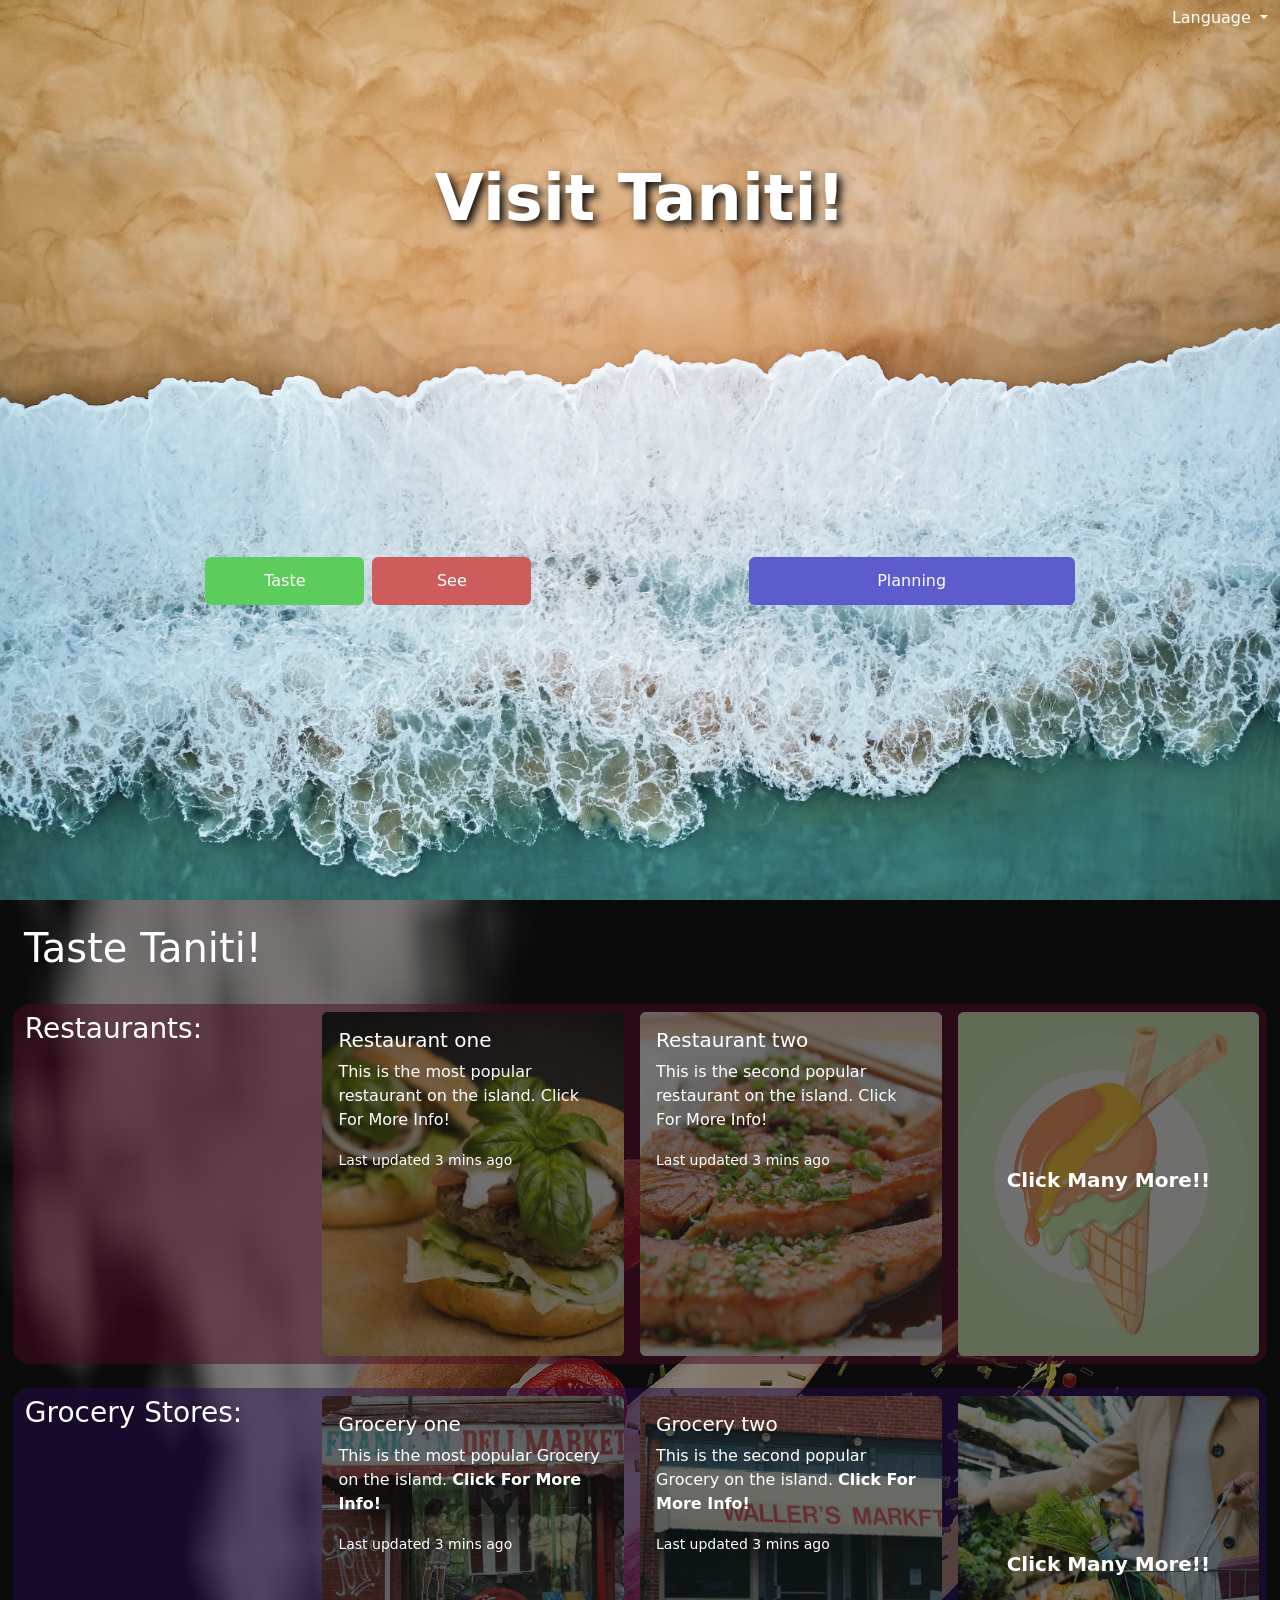
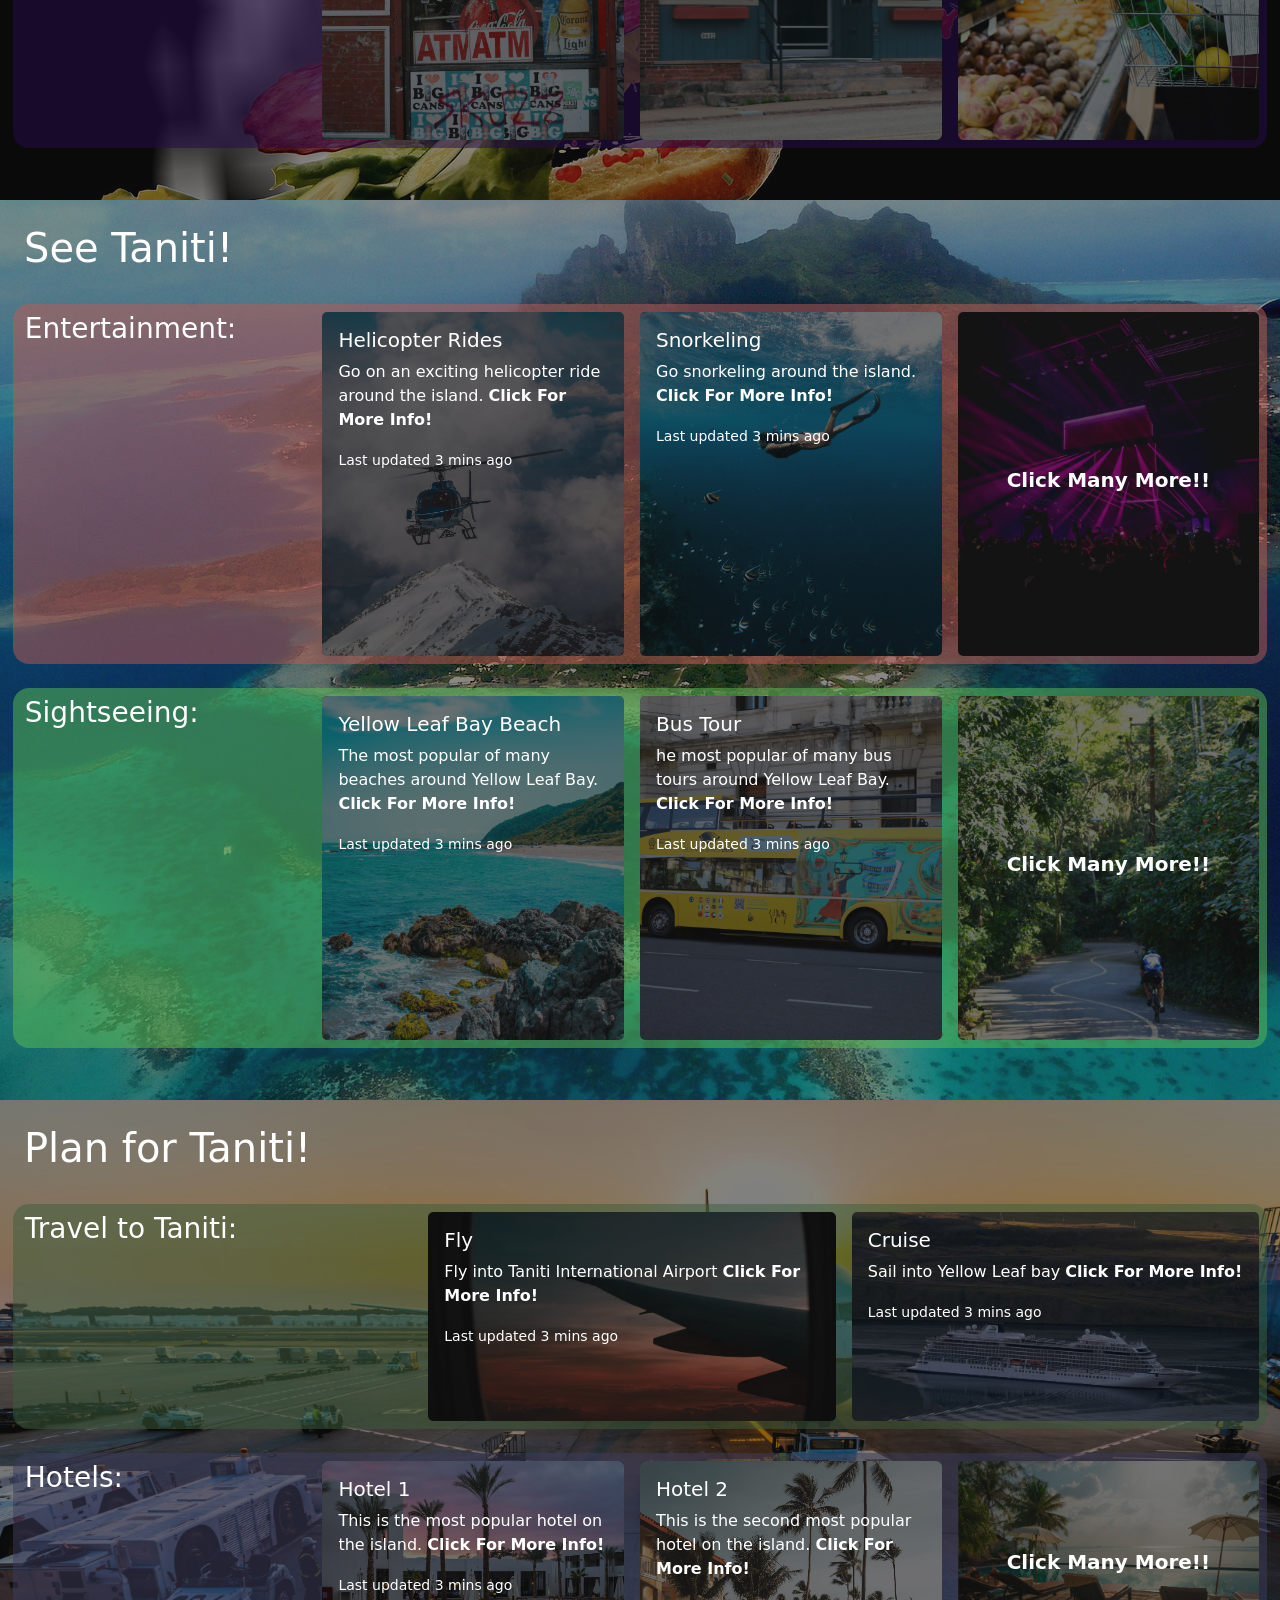
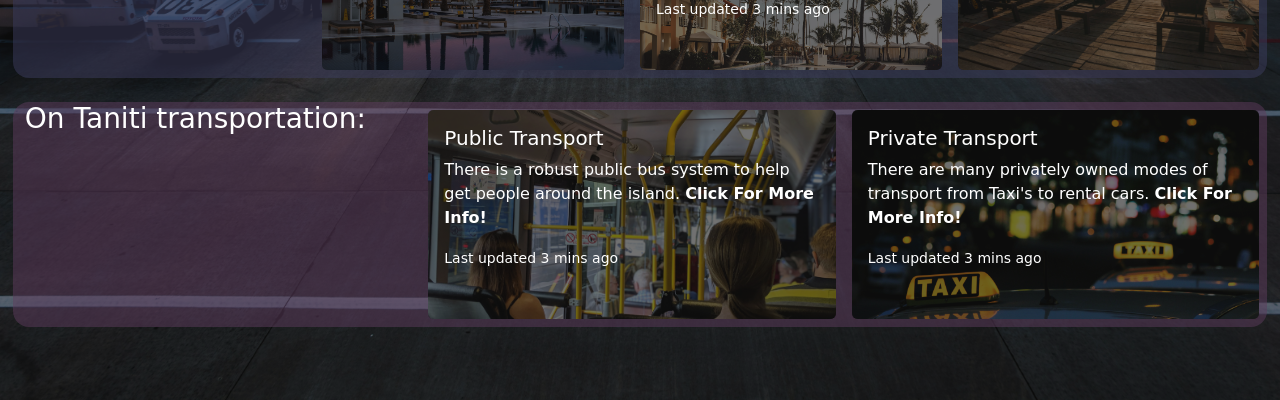
==== index.html @ 393e1e9d "Finished index.html" ====
<!DOCTYPE html>
<html lang="en">
<head>
    <meta charset="UTF-8">
    <title>Title</title>
    <!--import bootstrap-->
    <link href="https://cdn.jsdelivr.net/npm/bootstrap@5.3.8/dist/css/bootstrap.min.css" rel="stylesheet" integrity="sha384-sRIl4kxILFvY47J16cr9ZwB07vP4J8+LH7qKQnuqkuIAvNWLzeN8tE5YBujZqJLB" crossorigin="anonymous">
    <link rel="stylesheet" href="style.css">
</head>
<body class="d-flex flex-column">


<main class="m-0 p-0 w-100 homeMain overflow-hidden">
    <div class="indexFold haloImgDiv m-0 p-0 border-0 backgroundImg" id="home" style="background-image: url('images/beach1.jpg');">
        <div class="container d-flex justify-content-center m-0 p-0 mw-100 text-white">
            <div class="col m-0 p-0 haloImgText">
                <h1 class="row card-title m-0 rounded-0 justify-content-center">
                    Visit Taniti!
                </h1>
                <div class="row" id="t2BtnContainer">
                    <div class="col-2"></div>
                    <div class="col-3 m-0 p-0 h-100">
                        <div class="container m-0 p-0 h-100">
                            <div class="row m-0 p-0 h-100">
                                <a href="#food" class="col m-0 ps-0 py-0 pe-1 h-100">
                                    <button type="button" class="btn btn-light border-0 h-100 w-100" id="t2TasteBtn">
                                        Taste
                                    </button>
                                </a>
                                <a href="#see" class="col m-0 ps-1 py-0 pe-0 h-100">
                                    <button type="button" class="btn btn-light border-0 h-100 w-100" id="t2SeeBtn">
                                        See
                                    </button>
                                </a>
                            </div>
                        </div>
                    </div>
                    <div class="col-2"></div>
                    <a href="#plan" class="col m-0 p-0 h-100">
                        <button type="button" class="btn btn-light border-0 h-100 w-100" id="t2PlanningBtn">
                            Planning
                        </button>
                    </a>
                    <div class="col-2"></div>
                </div>
            </div>
        </div>
        <div class="dropdown-center bg-transparent border-0" id="languageSelector">
            <button class="btn btn-secondary dropdown-toggle bg-transparent text-white border-0" type="button" data-bs-toggle="dropdown" aria-expanded="false">
                Language
            </button>
            <ul class="dropdown-menu bg-transparent text-white border-0">
                <li><a class="dropdown-item border-0 langSelect rounded-1 active" href="#" aria-current="true">English</a></li>
                <li><a class="dropdown-item border-0 langSelect rounded-1" href="#">Spanish</a></li>
                <li><a class="dropdown-item border-0 langSelect rounded-1" href="#">French</a></li>
            </ul>
        </div>
    </div>
    <div class="indexFold backgroundImg" id="food" style="background-image: url('images/food1.jpg');">
        <div class="t2Greyout text-white">
            <h1 class="p-4">
                Taste Taniti!
            </h1>
            <div class="container t3PtA p-0 m-0 d-flex justify-content-center">
                <div class="container t3PtA p-0 mx-5">
                    <div class="row t3Pt1 mb-4"
                         style="background-color: rgba(75, 10, 35.5, 0.50); border-radius: 1rem;">
                        <h3 class="col">Restaurants:</h3>
                        <div class="col h-auto m-2 card backgroundImg border-0"
                             style="background-image: url('images/restaurant1.jpg');">
                            <a class="card-img-overlay text-white text-decoration-none"
                               style="background-color: rgba(20, 20, 20, 0.60);">
                                <h5 class="card-title">Restaurant one</h5>
                                <p class="card-text">This is the most popular restaurant on the island. Click For More Info!</p>
                                <p class="card-text"><small>Last updated 3 mins ago</small></p>
                            </a>
                        </div>
                        <div class="col h-auto m-2 card backgroundImg border-0"
                             style="background-image: url('images/restaurant2.jpg');">
                            <a class="card-img-overlay text-white text-decoration-none"
                               style="background-color: rgba(20, 20, 20, 0.60);">
                                <h5 class="card-title">Restaurant two</h5>
                                <p class="card-text">This is the second popular restaurant on the island. Click For More Info!</p>
                                <p class="card-text"><small>Last updated 3 mins ago</small></p>
                            </a>
                        </div>
                        <div class="col h-auto m-2 card backgroundImg border-0"
                             style="background-image: url('images/restaurant3.jpg');">
                            <a class="card-img-overlay text-white d-flex align-items-center text-decoration-none" style="background-color: rgba(20, 20, 20, 0.60);">
                                <h5 class="card-title manyMore"><strong>
                                    Click Many More!!
                                </strong></h5>
                            </a>
                        </div>
                    </div>

                    <div class="row t3Pt2 mt-4"
                         style="background-color: rgba(35.5, 10, 75, 0.50); border-radius: 1rem;">
                        <h3 class="col">Grocery Stores:</h3>
                        <div class="col h-auto m-2 card backgroundImg border-0"
                             style="background-image: url('images/gorcery1.jpg');">
                            <a class="card-img-overlay text-white text-decoration-none"
                               style="background-color: rgba(20, 20, 20, 0.60);">
                                <h5 class="card-title">Grocery one</h5>
                                <p class="card-text">This is the most popular Grocery on the island. <strong>Click For More Info!</strong></p>
                                <p class="card-text"><small>Last updated 3 mins ago</small></p>
                            </a>
                        </div>
                        <div class="col h-auto m-2 card backgroundImg border-0"
                             style="background-image: url('images/grocery2.jpg');">
                            <a class="card-img-overlay text-white text-decoration-none"
                               style="background-color: rgba(20, 20, 20, 0.60);">
                                <h5 class="card-title">Grocery two</h5>
                                <p class="card-text">This is the second popular Grocery on the island. <strong>Click For More Info!</strong></p>
                                <p class="card-text"><small>Last updated 3 mins ago</small></p>
                            </a>
                        </div>
                        <div class="col h-auto m-2 card backgroundImg border-0"
                             style="background-image: url('images/grocery3.jpg');">
                            <a class="card-img-overlay text-white d-flex align-items-center text-decoration-none"
                               style="background-color: rgba(20, 20, 20, 0.60);">
                                <h5 class="card-title manyMore"><strong>
                                    Click Many More!!
                                </strong></h5>
                            </a>
                        </div>
                    </div>
                </div>
            </div>
        </div>
    </div>
    <div class="indexFold backgroundImg" id="see" style="background-image: url('images/see1.jpg');">
        <div class="t2Greyout text-white">
            <h1 class="p-4">
                See Taniti!
            </h1>
            <div class="container t3PtA p-0 m-0 d-flex justify-content-center">
                <div class="container t3PtA p-0 mx-5">
                    <div class="row t3Pt1 mb-4"
                         style="background-color: rgba(191, 91, 82, 0.50); border-radius: 1rem;">
                        <h3 class="col">Entertainment:</h3>
                        <div class="col h-auto m-2 card backgroundImg border-0"
                             style="background-image: url('images/ent1.jpg');">
                            <a class="card-img-overlay text-white text-decoration-none"
                               style="background-color: rgba(20, 20, 20, 0.60);">
                                <h5 class="card-title">Helicopter Rides</h5>
                                <p class="card-text">Go on an exciting helicopter ride around the island. <strong>Click For More Info!</strong></p>
                                <p class="card-text"><small>Last updated 3 mins ago</small></p>
                            </a>
                        </div>
                        <div class="col h-auto m-2 card backgroundImg border-0"
                             style="background-image: url('images/ent2.jpg');">
                            <a class="card-img-overlay text-white text-decoration-none"
                               style="background-color: rgba(20, 20, 20, 0.60);">
                                <h5 class="card-title">Snorkeling</h5>
                                <p class="card-text">Go snorkeling around the island. <strong>Click For More Info!</strong></p>
                                <p class="card-text"><small>Last updated 3 mins ago</small></p>
                            </a>
                        </div>
                        <div class="col h-auto m-2 card backgroundImg border-0"
                             style="background-image: url('images/ent3.jpg');">
                            <a class="card-img-overlay text-white d-flex align-items-center text-decoration-none" style="background-color: rgba(20, 20, 20, 0.60);">
                                <h5 class="card-title manyMore"><strong>
                                    Click Many More!!
                                </strong></h5>
                            </a>
                        </div>
                    </div>

                    <div class="row t3Pt2 mt-4"
                         style="background-color: rgba(91, 191, 82, 0.50); border-radius: 1rem;">
                        <h3 class="col">Sightseeing:</h3>
                        <div class="col h-auto m-2 card backgroundImg border-0"
                             style="background-image: url('images/sight1.jpg');">
                            <a class="card-img-overlay text-white text-decoration-none"
                               style="background-color: rgba(20, 20, 20, 0.60);">
                                <h5 class="card-title">Yellow Leaf Bay Beach</h5>
                                <p class="card-text">The most popular of many beaches around Yellow Leaf Bay. <strong>Click For More Info!</strong></p>
                                <p class="card-text"><small>Last updated 3 mins ago</small></p>
                            </a>
                        </div>
                        <div class="col h-auto m-2 card backgroundImg border-0"
                             style="background-image: url('images/sight2.jpg');">
                            <a class="card-img-overlay text-white text-decoration-none"
                               style="background-color: rgba(20, 20, 20, 0.60);">
                                <h5 class="card-title">Bus Tour</h5>
                                <p class="card-text">he most popular of many bus tours around Yellow Leaf Bay. <strong>Click For More Info!</strong></p>
                                <p class="card-text"><small>Last updated 3 mins ago</small></p>
                            </a>
                        </div>
                        <div class="col h-auto m-2 card backgroundImg border-0"
                             style="background-image: url('images/sight3.jpg');">
                            <a class="card-img-overlay text-white d-flex align-items-center text-decoration-none"
                               style="background-color: rgba(20, 20, 20, 0.60);">
                                <h5 class="card-title manyMore"><strong>
                                    Click Many More!!
                                </strong></h5>
                            </a>
                        </div>
                    </div>
                </div>
            </div>
        </div>
    </div>
    <div class="indexFold backgroundImg" id="plan" style="background-image: url('images/plan1.jpg');">
        <div class="t2Greyout text-white">
            <h1 class="p-4">
                Plan for Taniti!
            </h1>
            <div class="container t3PtA p-0 m-0 d-flex justify-content-center">
                <div class="container t3PtA p-0 mx-5">
                    <div class="row t3PtTo mb-4"
                         style="background-color: rgba(61, 94, 61, 0.50); border-radius: 1rem;">
                        <h3 class="col">Travel to Taniti:</h3>
                        <div class="col h-auto m-2 card backgroundImg border-0"
                             style="background-image: url('images/travel1.jpg');">
                            <a class="card-img-overlay text-white text-decoration-none"
                               style="background-color: rgba(20, 20, 20, 0.60);">
                                <h5 class="card-title">Fly</h5>
                                <p class="card-text">Fly into Taniti International Airport <strong>Click For More Info!</strong></p>
                                <p class="card-text"><small>Last updated 3 mins ago</small></p>
                            </a>
                        </div>
                        <div class="col h-auto m-2 card backgroundImg border-0"
                             style="background-image: url('images/travel2.jpg');">
                            <a class="card-img-overlay text-white text-decoration-none"
                               style="background-color: rgba(20, 20, 20, 0.60);">
                                <h5 class="card-title">Cruise</h5>
                                <p class="card-text">Sail into Yellow Leaf bay <strong>Click For More Info!</strong></p>
                                <p class="card-text"><small>Last updated 3 mins ago</small></p>
                            </a>
                        </div>
                    </div>

                    <div class="row t3PtLog mt-4"
                         style="background-color: rgba(61, 61, 94, 0.50); border-radius: 1rem;">
                        <h3 class="col">Hotels:</h3>
                        <div class="col h-auto m-2 card backgroundImg border-0"
                             style="background-image: url('images/hotel1.jpg');">
                            <a class="card-img-overlay text-white text-decoration-none"
                               style="background-color: rgba(20, 20, 20, 0.60);">
                                <h5 class="card-title">Hotel 1</h5>
                                <p class="card-text">This is the most popular hotel on the island. <strong>Click For More Info!</strong></p>
                                <p class="card-text"><small>Last updated 3 mins ago</small></p>
                            </a>
                        </div>
                        <div class="col h-auto m-2 card backgroundImg border-0"
                             style="background-image: url('images/hotel2.jpg');">
                            <a class="card-img-overlay text-white text-decoration-none"
                               style="background-color: rgba(20, 20, 20, 0.60);">
                                <h5 class="card-title">Hotel 2</h5>
                                <p class="card-text">This is the second most popular hotel on the island. <strong>Click For More Info!</strong></p>
                                <p class="card-text"><small>Last updated 3 mins ago</small></p>
                            </a>
                        </div>
                        <div class="col h-auto m-2 card backgroundImg border-0"
                             style="background-image: url('images/hotel3.jpg');">
                            <a class="card-img-overlay text-white d-flex align-items-center text-decoration-none"
                               style="background-color: rgba(20, 20, 20, 0.60);">
                                <h5 class="card-title manyMore"><strong>
                                    Click Many More!!
                                </strong></h5>
                            </a>
                        </div>
                    </div>

                    <div class="row t3PtGro mt-4"
                         style="background-color: rgba(94, 61, 94, 0.50); border-radius: 1rem;">
                        <h3 class="col">On Taniti transportation:</h3>
                        <div class="col h-auto m-2 card backgroundImg border-0"
                             style="background-image: url('images/ground1.jpg');">
                            <a class="card-img-overlay text-white text-decoration-none"
                               style="background-color: rgba(20, 20, 20, 0.60);">
                                <h5 class="card-title">Public Transport</h5>
                                <p class="card-text">There is a robust public bus system to help get people around the island. <strong>Click For More Info!</strong></p>
                                <p class="card-text"><small>Last updated 3 mins ago</small></p>
                            </a>
                        </div>
                        <div class="col h-auto m-2 card backgroundImg border-0"
                             style="background-image: url('images/ground2.jpg');">
                            <a class="card-img-overlay text-white text-decoration-none"
                               style="background-color: rgba(20, 20, 20, 0.60);">
                                <h5 class="card-title">Private Transport</h5>
                                <p class="card-text">There are many privately owned modes of transport from Taxi's to rental cars. <strong>Click For More Info!</strong></p>
                                <p class="card-text"><small>Last updated 3 mins ago</small></p>
                            </a>
                        </div>
                    </div>
                </div>
            </div>
        </div>
    </div>

</main>

<footer class="mt-auto">

</footer>

<!--import bootstrap-->
<script src="https://cdn.jsdelivr.net/npm/bootstrap@5.3.8/dist/js/bootstrap.bundle.min.js" integrity="sha384-FKyoEForCGlyvwx9Hj09JcYn3nv7wiPVlz7YYwJrWVcXK/BmnVDxM+D2scQbITxI"
        crossorigin="anonymous"></script>
</body>
</html>
---- style.css ----
.haloImgText {
    padding-top: 10rem;
}
.haloImgText > h1 {
    font-size: 4rem;
    font-weight: bold;
    text-shadow: 0.25rem 0.25rem 0.5rem black;
}
@media only screen and (max-aspect-ratio: 4/3) {
    .indexFold {
        height: 50vh;
        width: 100vw;
    }
    .haloImgText > h1 {
        /*top, right & left, bottom*/
        padding: 10rem 0 15rem;
    }

    #t2BtnContainer {
        height: 6rem;
        /*padding: 5rem 0 0;*/
    }
    .t3Pt1, .t3Pt2 {
        height: 20vh;
        width: 98vw;
    }
    .t3PtTo, .t3PtLog, .t3PtGro {
        height: 12.5vh;
        width: 98vw;
    }
}
@media only screen and (min-aspect-ratio: 4/3) {
    .indexFold {
        height: 100vh;
        width: 100vw;
    }
    .haloImgText > h1 {
        /*top, right & left, bottom*/
        padding: 10rem 0 20rem;
    }
    #t2BtnContainer {
        height: 3rem;
        /*padding: 5rem 0 0;*/
    }
    .t3Pt1, .t3Pt2 {
        height: 40vh;
        width: 98vw;
    }
    .t3PtTo, .t3PtLog, .t3PtGro {
        height: 25vh;
        width: 98vw;
    }
}

.backgroundImg {
    background-size: cover;
    background-position: center;
}

#t2TasteBtn {
    background-color: rgb(92, 205, 92);
    color: white;
}
#t2TasteBtn:hover {
    background-color: rgb(112, 225, 112);
    color: white;
    transition: all 0.25s;
}
#t2SeeBtn {
    background-color: rgb(205, 92, 92);
    color: white;
}
#t2SeeBtn:hover {
    background-color: rgb(225, 112, 112);
    color: white;
    transition: all 0.25s;
}
#t2PlanningBtn {
    background-color: rgb(92, 92, 205);
    color: white
}
#t2PlanningBtn:hover {
    background-color: rgb(112, 112, 225);
    color: white;
    transition: all 0.25s;
}

#languageSelector {
    position: absolute;
    top: 0;
    right: 0;
}
.langSelect {
    color: white;
}
.langSelect.active {
    background-color: transparent;
    font-weight: bold;
}
.langSelect:hover {
    color: white;
    background-color: rgba(0, 0, 0, 0.5);
    transition: background-color 0.25s;
}


.t2Greyout {
    background-color: rgba(20, 20, 20, 0.50);
    height: 100vh;
    width: 100vw;
}

.t3PtA {
    width: 100vw;
    max-width: 100vw;
    height: 90vh;
    max-height: 85vh;
}
.t3Pt1 > h3, .t3Pt2 > h3,
.t3PtTo > h3, .t3PtLog > h3, .t3PtGrow > h3 {
    padding-top: 0.5rem;
}

.manyMore {
    width: 100%;
    text-align: center;
}
.t3Pt1 > div > a:hover, .t3Pt2 > div > a:hover,
.t3PtTo > div > a:hover, .t3PtLog > div > a:hover, .t3PtGrow > div > a:hover {
    cursor:  pointer;
}

.navbar .navbar-nav .active {
    text-decoration: underline overline;
    text-underline-offset: 0.42em;
}
.navbar .navbar-nav .nav-link:hover {
    background-color: #6699CC;
    transition: background-color 0.5s;
}
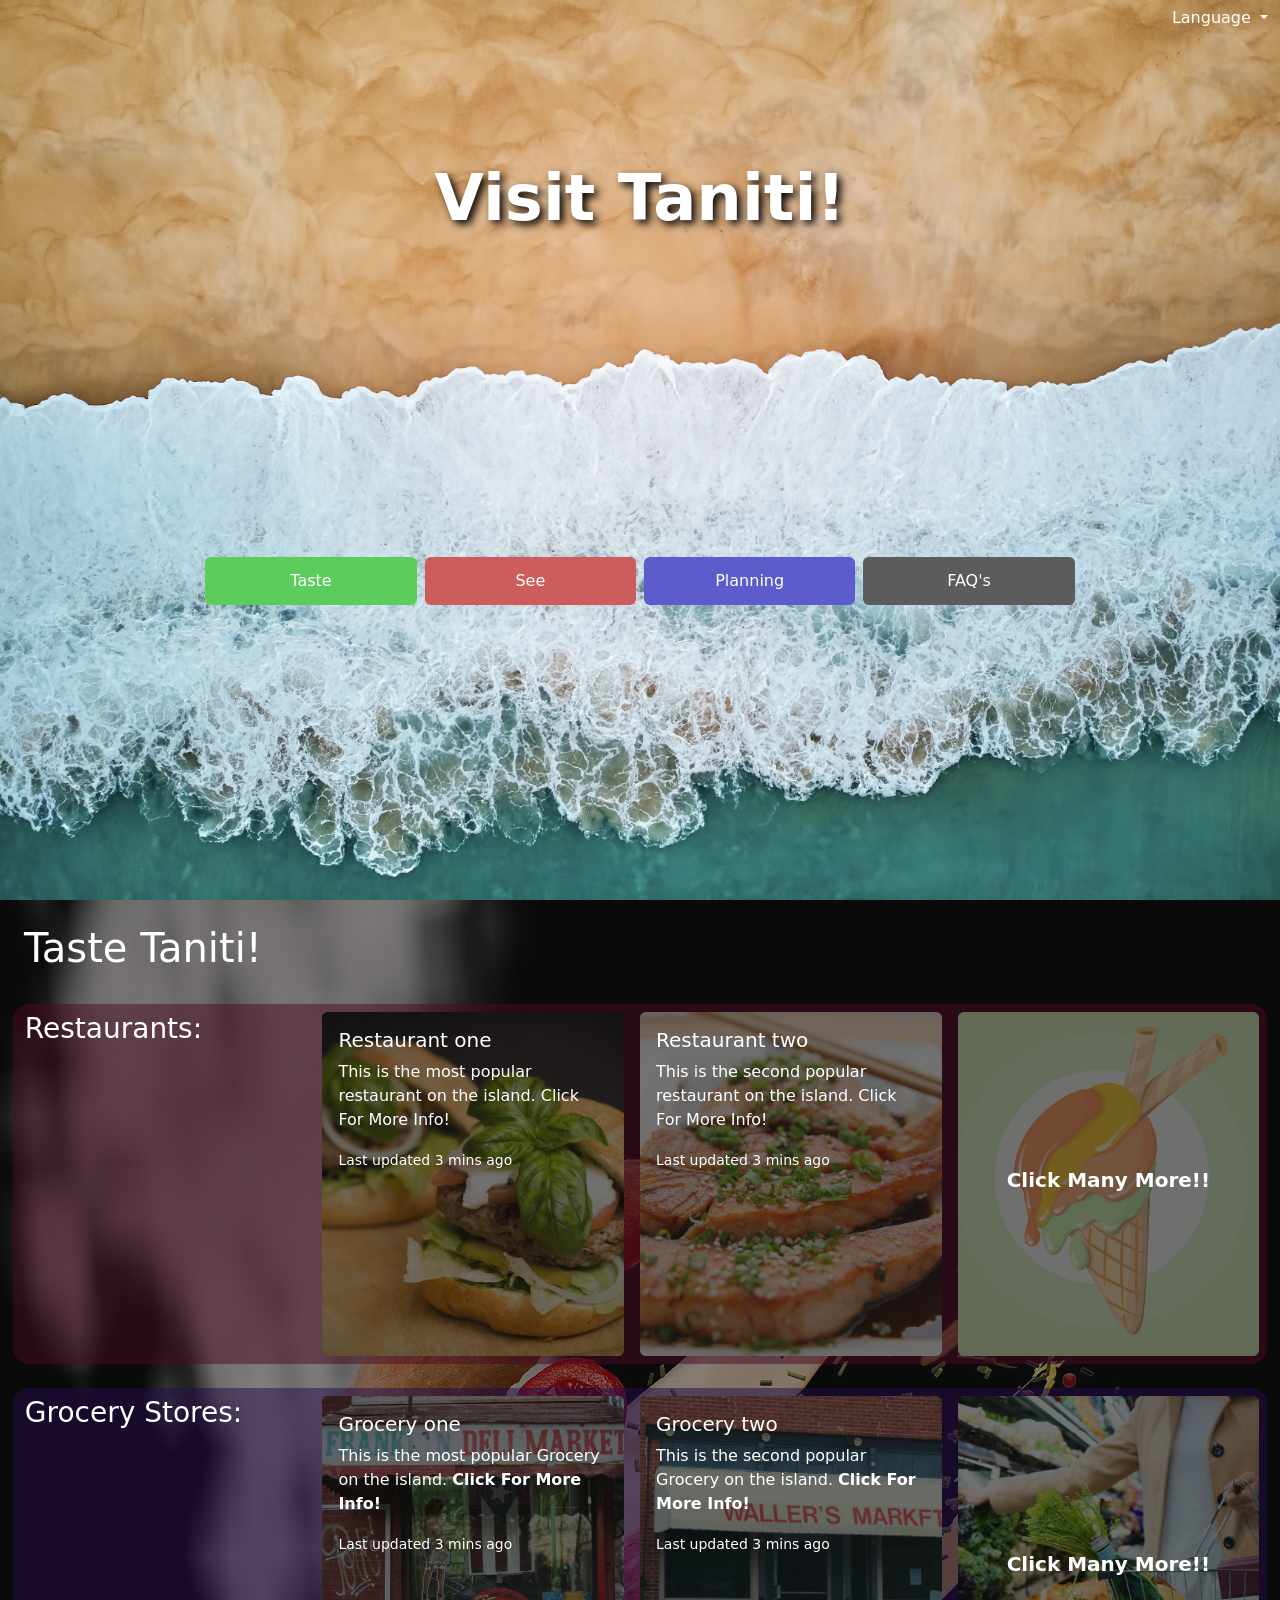
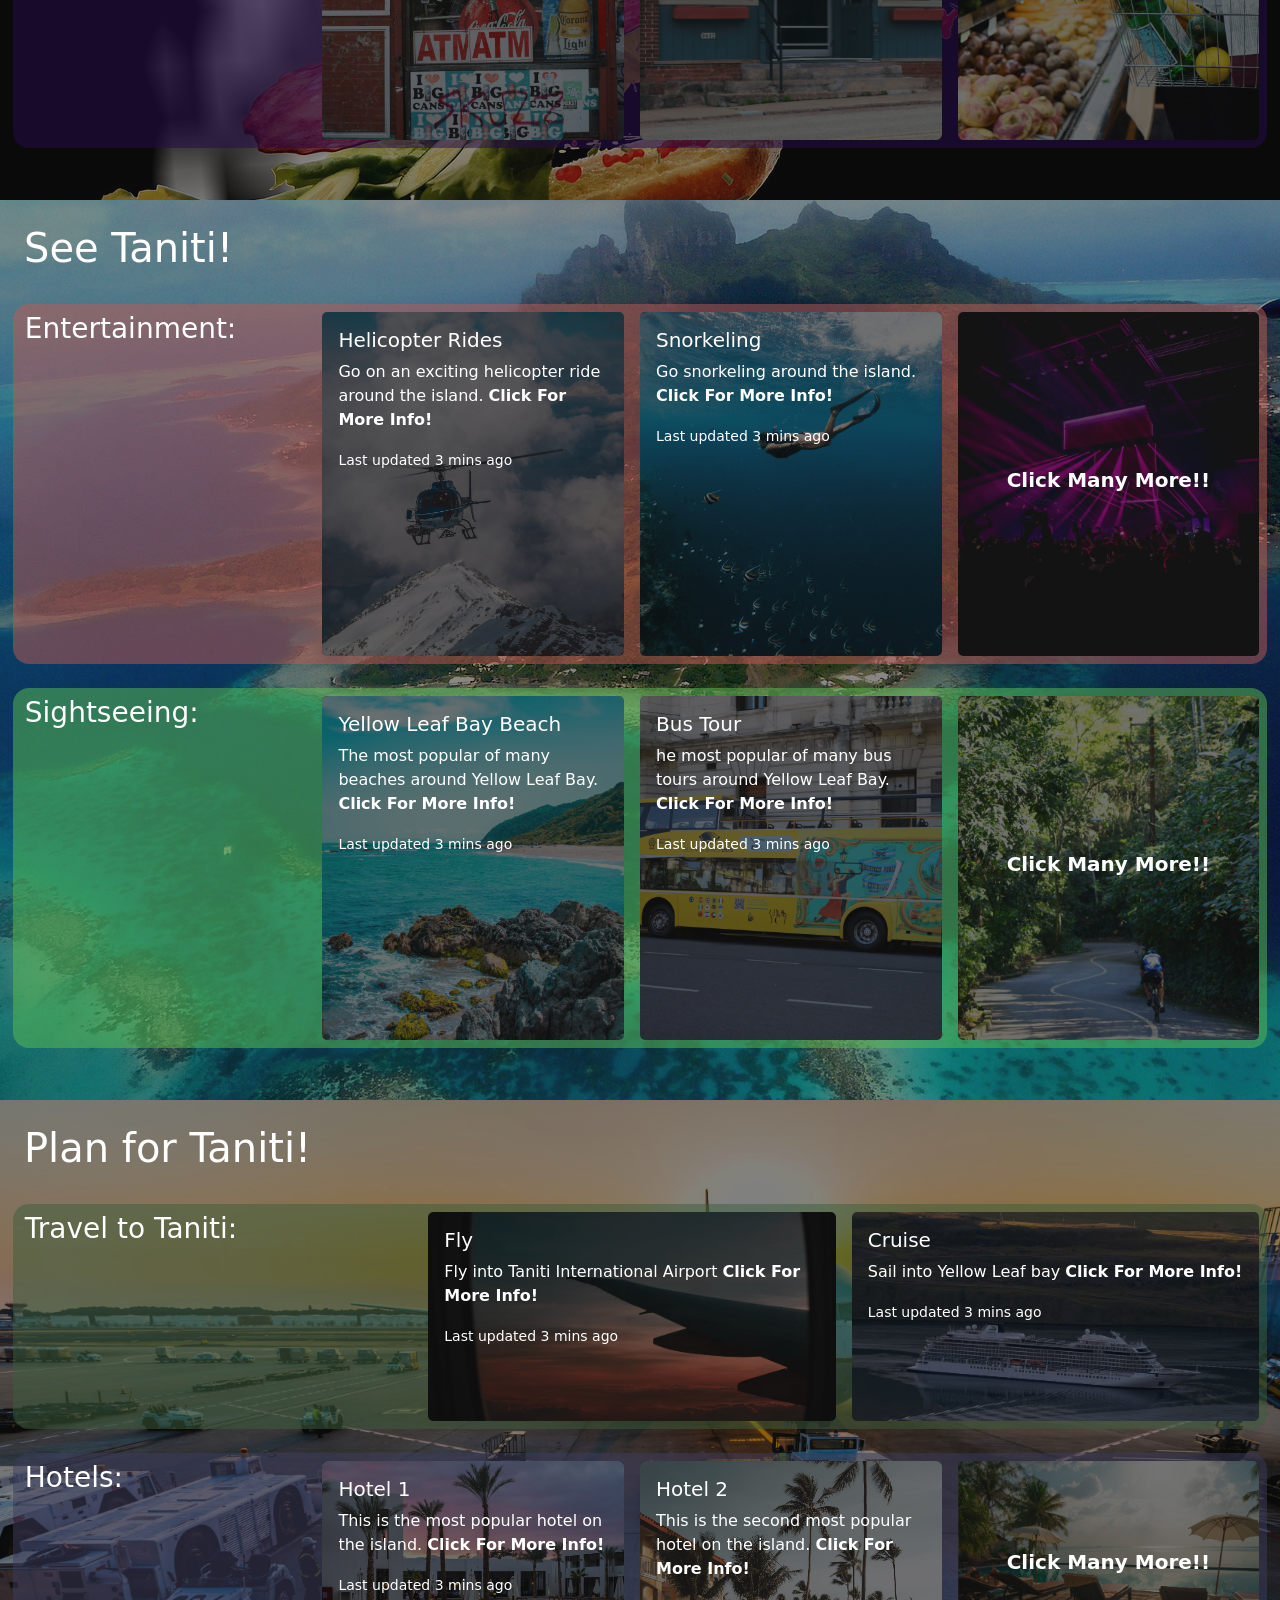
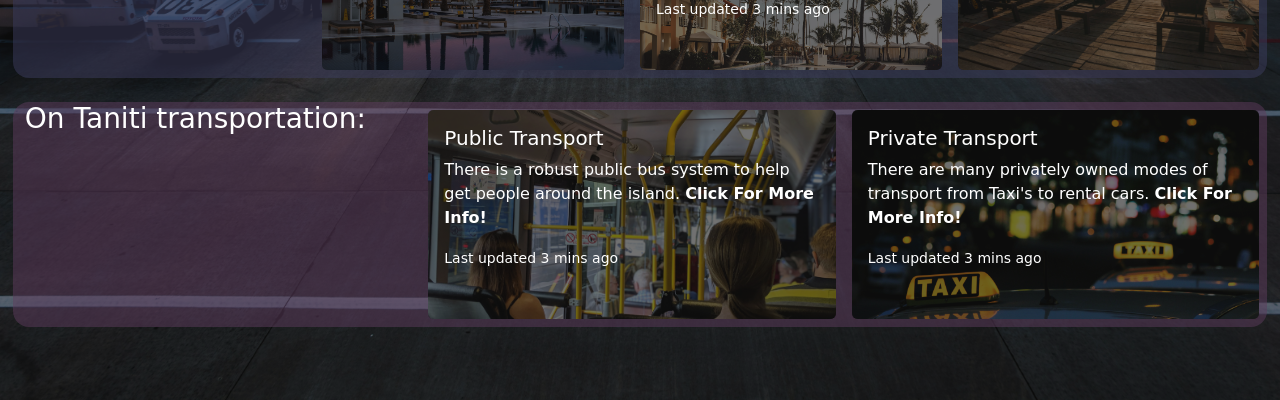
==== commit fae7e801: "Push to for testing. Created T3 HTML and JS, started work on nav." ====
--- a/index.html
+++ b/index.html
@@ -2,7 +2,7 @@
 <html lang="en">
 <head>
     <meta charset="UTF-8">
-    <title>Title</title>
+    <title>Visit Taniti</title>
     <!--import bootstrap-->
     <link href="https://cdn.jsdelivr.net/npm/bootstrap@5.3.8/dist/css/bootstrap.min.css" rel="stylesheet" integrity="sha384-sRIl4kxILFvY47J16cr9ZwB07vP4J8+LH7qKQnuqkuIAvNWLzeN8tE5YBujZqJLB" crossorigin="anonymous">
     <link rel="stylesheet" href="style.css">
@@ -19,26 +19,24 @@
                 </h1>
                 <div class="row" id="t2BtnContainer">
                     <div class="col-2"></div>
-                    <div class="col-3 m-0 p-0 h-100">
-                        <div class="container m-0 p-0 h-100">
-                            <div class="row m-0 p-0 h-100">
-                                <a href="#food" class="col m-0 ps-0 py-0 pe-1 h-100">
-                                    <button type="button" class="btn btn-light border-0 h-100 w-100" id="t2TasteBtn">
-                                        Taste
-                                    </button>
-                                </a>
-                                <a href="#see" class="col m-0 ps-1 py-0 pe-0 h-100">
-                                    <button type="button" class="btn btn-light border-0 h-100 w-100" id="t2SeeBtn">
-                                        See
-                                    </button>
-                                </a>
-                            </div>
-                        </div>
-                    </div>
-                    <div class="col-2"></div>
-                    <a href="#plan" class="col m-0 p-0 h-100">
+                    <a href="#food" class="col m-0 ps-0 py-0 pe-1 h-100">
+                        <button type="button" class="btn btn-light border-0 h-100 w-100" id="t2TasteBtn">
+                            Taste
+                        </button>
+                    </a>
+                    <a href="#see" class="col m-0 ps-1 py-0 pe-1 h-100">
+                        <button type="button" class="btn btn-light border-0 h-100 w-100" id="t2SeeBtn">
+                            See
+                        </button>
+                    </a>
+                    <a href="#plan" class="col m-0 ps-1 py-0 pe-1 h-100">
                         <button type="button" class="btn btn-light border-0 h-100 w-100" id="t2PlanningBtn">
                             Planning
+                        </button>
+                    </a>
+                    <a href="#plan" class="col m-0 ps-1 py-0 pe-0 h-100">
+                        <button type="button" class="btn btn-light border-0 h-100 w-100" id="t2FAQBtn">
+                            FAQ's
                         </button>
                     </a>
                     <div class="col-2"></div>
@@ -69,7 +67,8 @@
                         <div class="col h-auto m-2 card backgroundImg border-0"
                              style="background-image: url('images/restaurant1.jpg');">
                             <a class="card-img-overlay text-white text-decoration-none"
-                               style="background-color: rgba(20, 20, 20, 0.60);">
+                               style="background-color: rgba(20, 20, 20, 0.60);"
+                               href="tier3.html?type=restaurant&number=1">
                                 <h5 class="card-title">Restaurant one</h5>
                                 <p class="card-text">This is the most popular restaurant on the island. Click For More Info!</p>
                                 <p class="card-text"><small>Last updated 3 mins ago</small></p>
@@ -78,7 +77,8 @@
                         <div class="col h-auto m-2 card backgroundImg border-0"
                              style="background-image: url('images/restaurant2.jpg');">
                             <a class="card-img-overlay text-white text-decoration-none"
-                               style="background-color: rgba(20, 20, 20, 0.60);">
+                               style="background-color: rgba(20, 20, 20, 0.60);"
+                               href="tier3.html?type=restaurant&number=2">
                                 <h5 class="card-title">Restaurant two</h5>
                                 <p class="card-text">This is the second popular restaurant on the island. Click For More Info!</p>
                                 <p class="card-text"><small>Last updated 3 mins ago</small></p>
@@ -86,7 +86,9 @@
                         </div>
                         <div class="col h-auto m-2 card backgroundImg border-0"
                              style="background-image: url('images/restaurant3.jpg');">
-                            <a class="card-img-overlay text-white d-flex align-items-center text-decoration-none" style="background-color: rgba(20, 20, 20, 0.60);">
+                            <a class="card-img-overlay text-white d-flex align-items-center text-decoration-none"
+                               style="background-color: rgba(20, 20, 20, 0.60);"
+                               href="tier3.html?type=restaurant&number=a">
                                 <h5 class="card-title manyMore"><strong>
                                     Click Many More!!
                                 </strong></h5>
@@ -100,7 +102,8 @@
                         <div class="col h-auto m-2 card backgroundImg border-0"
                              style="background-image: url('images/gorcery1.jpg');">
                             <a class="card-img-overlay text-white text-decoration-none"
-                               style="background-color: rgba(20, 20, 20, 0.60);">
+                               style="background-color: rgba(20, 20, 20, 0.60);"
+                               href="tier3.html?type=gorcery&number=1">
                                 <h5 class="card-title">Grocery one</h5>
                                 <p class="card-text">This is the most popular Grocery on the island. <strong>Click For More Info!</strong></p>
                                 <p class="card-text"><small>Last updated 3 mins ago</small></p>
@@ -109,7 +112,8 @@
                         <div class="col h-auto m-2 card backgroundImg border-0"
                              style="background-image: url('images/grocery2.jpg');">
                             <a class="card-img-overlay text-white text-decoration-none"
-                               style="background-color: rgba(20, 20, 20, 0.60);">
+                               style="background-color: rgba(20, 20, 20, 0.60);"
+                               href="tier3.html?type=gorcery&number=2">
                                 <h5 class="card-title">Grocery two</h5>
                                 <p class="card-text">This is the second popular Grocery on the island. <strong>Click For More Info!</strong></p>
                                 <p class="card-text"><small>Last updated 3 mins ago</small></p>
@@ -118,7 +122,8 @@
                         <div class="col h-auto m-2 card backgroundImg border-0"
                              style="background-image: url('images/grocery3.jpg');">
                             <a class="card-img-overlay text-white d-flex align-items-center text-decoration-none"
-                               style="background-color: rgba(20, 20, 20, 0.60);">
+                               style="background-color: rgba(20, 20, 20, 0.60);"
+                               href="tier3.html?type=gorcery&number=a">
                                 <h5 class="card-title manyMore"><strong>
                                     Click Many More!!
                                 </strong></h5>
@@ -142,7 +147,8 @@
                         <div class="col h-auto m-2 card backgroundImg border-0"
                              style="background-image: url('images/ent1.jpg');">
                             <a class="card-img-overlay text-white text-decoration-none"
-                               style="background-color: rgba(20, 20, 20, 0.60);">
+                               style="background-color: rgba(20, 20, 20, 0.60);"
+                               href="tier3.html?type=ent&number=1">
                                 <h5 class="card-title">Helicopter Rides</h5>
                                 <p class="card-text">Go on an exciting helicopter ride around the island. <strong>Click For More Info!</strong></p>
                                 <p class="card-text"><small>Last updated 3 mins ago</small></p>
@@ -151,7 +157,8 @@
                         <div class="col h-auto m-2 card backgroundImg border-0"
                              style="background-image: url('images/ent2.jpg');">
                             <a class="card-img-overlay text-white text-decoration-none"
-                               style="background-color: rgba(20, 20, 20, 0.60);">
+                               style="background-color: rgba(20, 20, 20, 0.60);"
+                               href="tier3.html?type=ent&number=2">
                                 <h5 class="card-title">Snorkeling</h5>
                                 <p class="card-text">Go snorkeling around the island. <strong>Click For More Info!</strong></p>
                                 <p class="card-text"><small>Last updated 3 mins ago</small></p>
@@ -159,7 +166,9 @@
                         </div>
                         <div class="col h-auto m-2 card backgroundImg border-0"
                              style="background-image: url('images/ent3.jpg');">
-                            <a class="card-img-overlay text-white d-flex align-items-center text-decoration-none" style="background-color: rgba(20, 20, 20, 0.60);">
+                            <a class="card-img-overlay text-white d-flex align-items-center text-decoration-none"
+                               style="background-color: rgba(20, 20, 20, 0.60);"
+                               href="tier3.html?type=ent&number=a">
                                 <h5 class="card-title manyMore"><strong>
                                     Click Many More!!
                                 </strong></h5>
@@ -173,7 +182,8 @@
                         <div class="col h-auto m-2 card backgroundImg border-0"
                              style="background-image: url('images/sight1.jpg');">
                             <a class="card-img-overlay text-white text-decoration-none"
-                               style="background-color: rgba(20, 20, 20, 0.60);">
+                               style="background-color: rgba(20, 20, 20, 0.60);"
+                               href="tier3.html?type=sight&number=1">
                                 <h5 class="card-title">Yellow Leaf Bay Beach</h5>
                                 <p class="card-text">The most popular of many beaches around Yellow Leaf Bay. <strong>Click For More Info!</strong></p>
                                 <p class="card-text"><small>Last updated 3 mins ago</small></p>
@@ -182,7 +192,8 @@
                         <div class="col h-auto m-2 card backgroundImg border-0"
                              style="background-image: url('images/sight2.jpg');">
                             <a class="card-img-overlay text-white text-decoration-none"
-                               style="background-color: rgba(20, 20, 20, 0.60);">
+                               style="background-color: rgba(20, 20, 20, 0.60);"
+                               href="tier3.html?type=sight&number=2">
                                 <h5 class="card-title">Bus Tour</h5>
                                 <p class="card-text">he most popular of many bus tours around Yellow Leaf Bay. <strong>Click For More Info!</strong></p>
                                 <p class="card-text"><small>Last updated 3 mins ago</small></p>
@@ -191,7 +202,8 @@
                         <div class="col h-auto m-2 card backgroundImg border-0"
                              style="background-image: url('images/sight3.jpg');">
                             <a class="card-img-overlay text-white d-flex align-items-center text-decoration-none"
-                               style="background-color: rgba(20, 20, 20, 0.60);">
+                               style="background-color: rgba(20, 20, 20, 0.60);"
+                               href="tier3.html?type=sight&number=a">
                                 <h5 class="card-title manyMore"><strong>
                                     Click Many More!!
                                 </strong></h5>
@@ -215,7 +227,8 @@
                         <div class="col h-auto m-2 card backgroundImg border-0"
                              style="background-image: url('images/travel1.jpg');">
                             <a class="card-img-overlay text-white text-decoration-none"
-                               style="background-color: rgba(20, 20, 20, 0.60);">
+                               style="background-color: rgba(20, 20, 20, 0.60);"
+                               href="tier3.html?type=travel&number=1">
                                 <h5 class="card-title">Fly</h5>
                                 <p class="card-text">Fly into Taniti International Airport <strong>Click For More Info!</strong></p>
                                 <p class="card-text"><small>Last updated 3 mins ago</small></p>
@@ -224,7 +237,8 @@
                         <div class="col h-auto m-2 card backgroundImg border-0"
                              style="background-image: url('images/travel2.jpg');">
                             <a class="card-img-overlay text-white text-decoration-none"
-                               style="background-color: rgba(20, 20, 20, 0.60);">
+                               style="background-color: rgba(20, 20, 20, 0.60);"
+                               href="tier3.html?type=travel&number=2">
                                 <h5 class="card-title">Cruise</h5>
                                 <p class="card-text">Sail into Yellow Leaf bay <strong>Click For More Info!</strong></p>
                                 <p class="card-text"><small>Last updated 3 mins ago</small></p>
@@ -238,7 +252,8 @@
                         <div class="col h-auto m-2 card backgroundImg border-0"
                              style="background-image: url('images/hotel1.jpg');">
                             <a class="card-img-overlay text-white text-decoration-none"
-                               style="background-color: rgba(20, 20, 20, 0.60);">
+                               style="background-color: rgba(20, 20, 20, 0.60);"
+                               href="tier3.html?type=hotel&number=1">
                                 <h5 class="card-title">Hotel 1</h5>
                                 <p class="card-text">This is the most popular hotel on the island. <strong>Click For More Info!</strong></p>
                                 <p class="card-text"><small>Last updated 3 mins ago</small></p>
@@ -247,7 +262,8 @@
                         <div class="col h-auto m-2 card backgroundImg border-0"
                              style="background-image: url('images/hotel2.jpg');">
                             <a class="card-img-overlay text-white text-decoration-none"
-                               style="background-color: rgba(20, 20, 20, 0.60);">
+                               style="background-color: rgba(20, 20, 20, 0.60);"
+                               href="tier3.html?type=hotel&number=2">
                                 <h5 class="card-title">Hotel 2</h5>
                                 <p class="card-text">This is the second most popular hotel on the island. <strong>Click For More Info!</strong></p>
                                 <p class="card-text"><small>Last updated 3 mins ago</small></p>
@@ -256,7 +272,8 @@
                         <div class="col h-auto m-2 card backgroundImg border-0"
                              style="background-image: url('images/hotel3.jpg');">
                             <a class="card-img-overlay text-white d-flex align-items-center text-decoration-none"
-                               style="background-color: rgba(20, 20, 20, 0.60);">
+                               style="background-color: rgba(20, 20, 20, 0.60);"
+                               href="tier3.html?type=hotel&number=a">
                                 <h5 class="card-title manyMore"><strong>
                                     Click Many More!!
                                 </strong></h5>
@@ -270,7 +287,8 @@
                         <div class="col h-auto m-2 card backgroundImg border-0"
                              style="background-image: url('images/ground1.jpg');">
                             <a class="card-img-overlay text-white text-decoration-none"
-                               style="background-color: rgba(20, 20, 20, 0.60);">
+                               style="background-color: rgba(20, 20, 20, 0.60);"
+                               href="tier3.html?type=ground&number=1">
                                 <h5 class="card-title">Public Transport</h5>
                                 <p class="card-text">There is a robust public bus system to help get people around the island. <strong>Click For More Info!</strong></p>
                                 <p class="card-text"><small>Last updated 3 mins ago</small></p>
@@ -279,7 +297,8 @@
                         <div class="col h-auto m-2 card backgroundImg border-0"
                              style="background-image: url('images/ground2.jpg');">
                             <a class="card-img-overlay text-white text-decoration-none"
-                               style="background-color: rgba(20, 20, 20, 0.60);">
+                               style="background-color: rgba(20, 20, 20, 0.60);"
+                               href="tier3.html?type=ground&number=2">
                                 <h5 class="card-title">Private Transport</h5>
                                 <p class="card-text">There are many privately owned modes of transport from Taxi's to rental cars. <strong>Click For More Info!</strong></p>
                                 <p class="card-text"><small>Last updated 3 mins ago</small></p>
--- a/style.css
+++ b/style.css
@@ -85,6 +85,15 @@
     color: white;
     transition: all 0.25s;
 }
+#t2FAQBtn {
+    background-color: rgb(92, 92, 92);
+    color: white
+}
+#t2FAQBtn:hover {
+    background-color: rgb(112, 112, 112);
+    color: white;
+    transition: all 0.25s;
+}
 
 #languageSelector {
     position: absolute;
@@ -131,6 +140,9 @@
     cursor:  pointer;
 }
 
+.navbar .navbar-nav .nav-link, .navbar .navbar-nav .active {
+    padding: 1.1em 0.7em;
+}
 .navbar .navbar-nav .active {
     text-decoration: underline overline;
     text-underline-offset: 0.42em;
@@ -139,3 +151,18 @@
     background-color: #6699CC;
     transition: background-color 0.5s;
 }
+
+.navbar > .navbar-brand, .navbar > button {
+    padding-top: 0.5em;
+    padding-bottom: 0.5em;
+    height: 100%;
+}
+
+
+.breadcrumb-link {
+    text-decoration: none;
+}
+
+.breadcrumb-link:hover {
+    text-decoration: underline;
+}
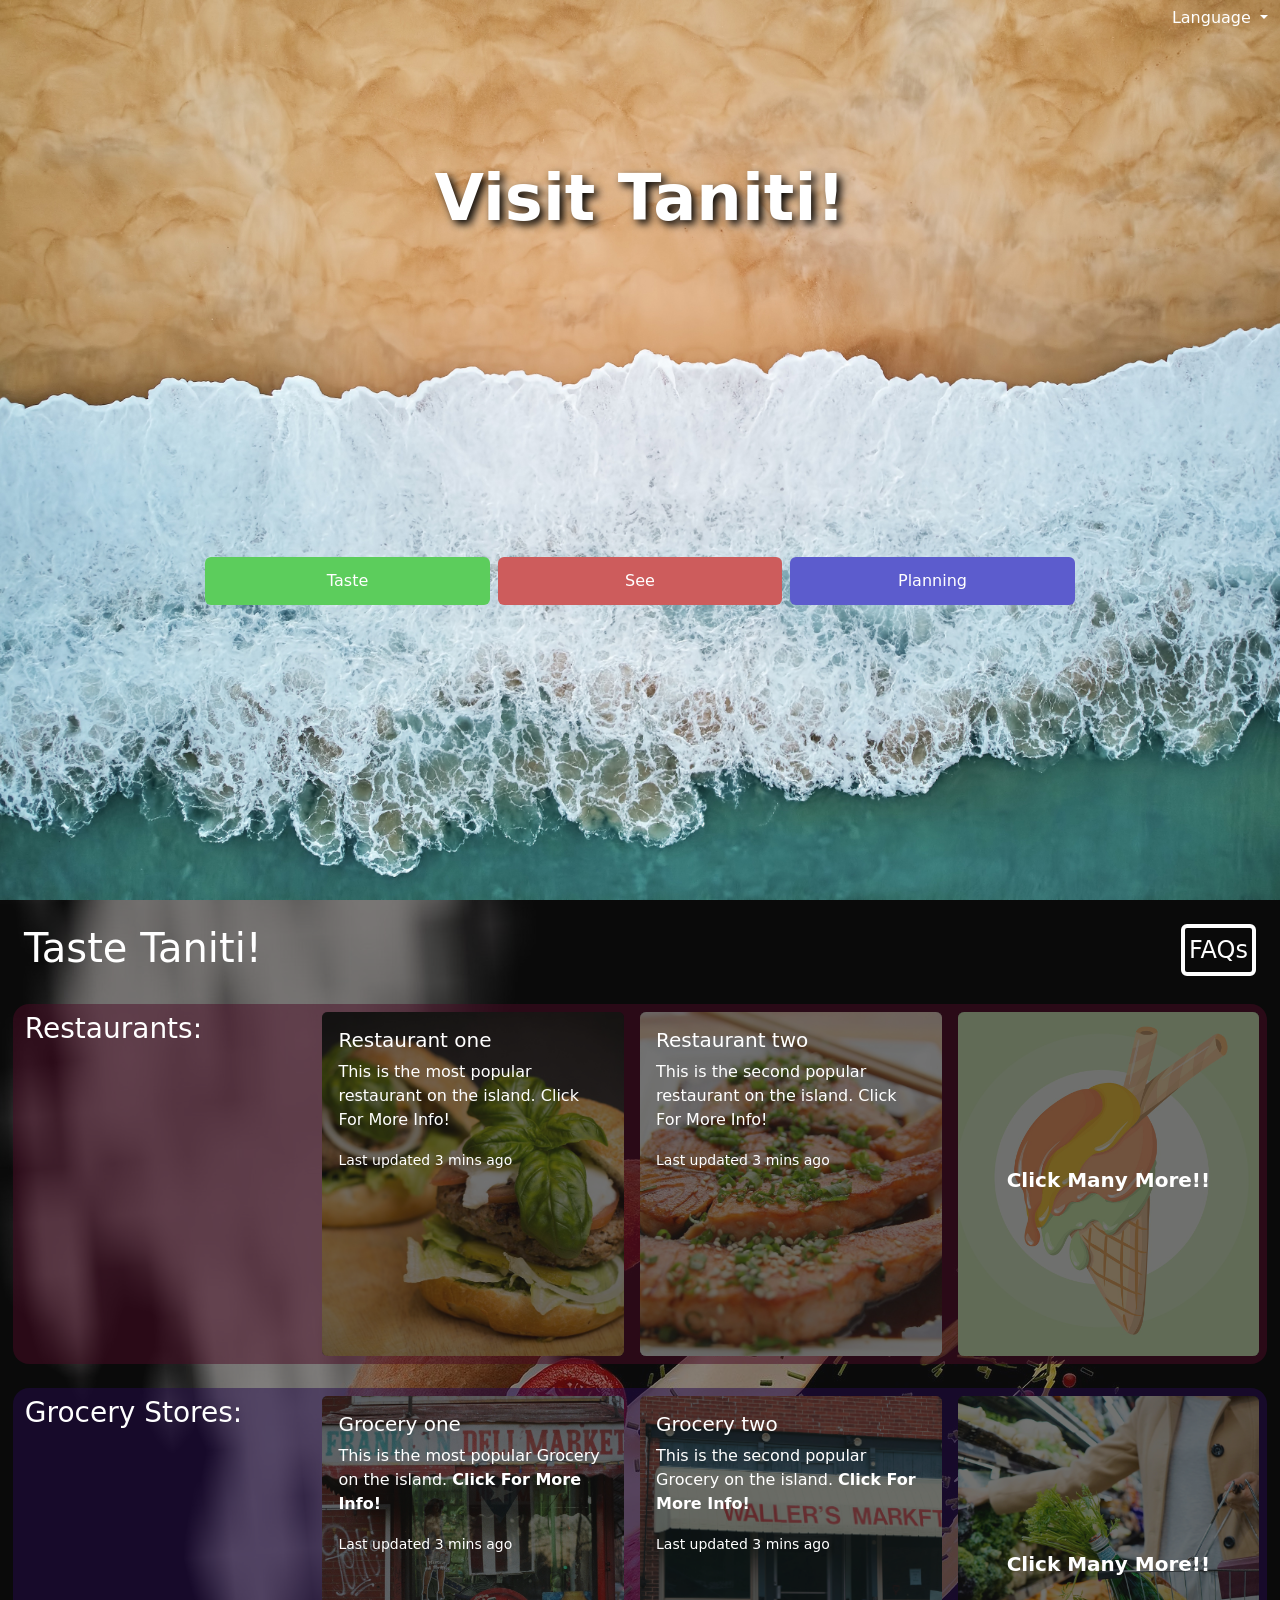
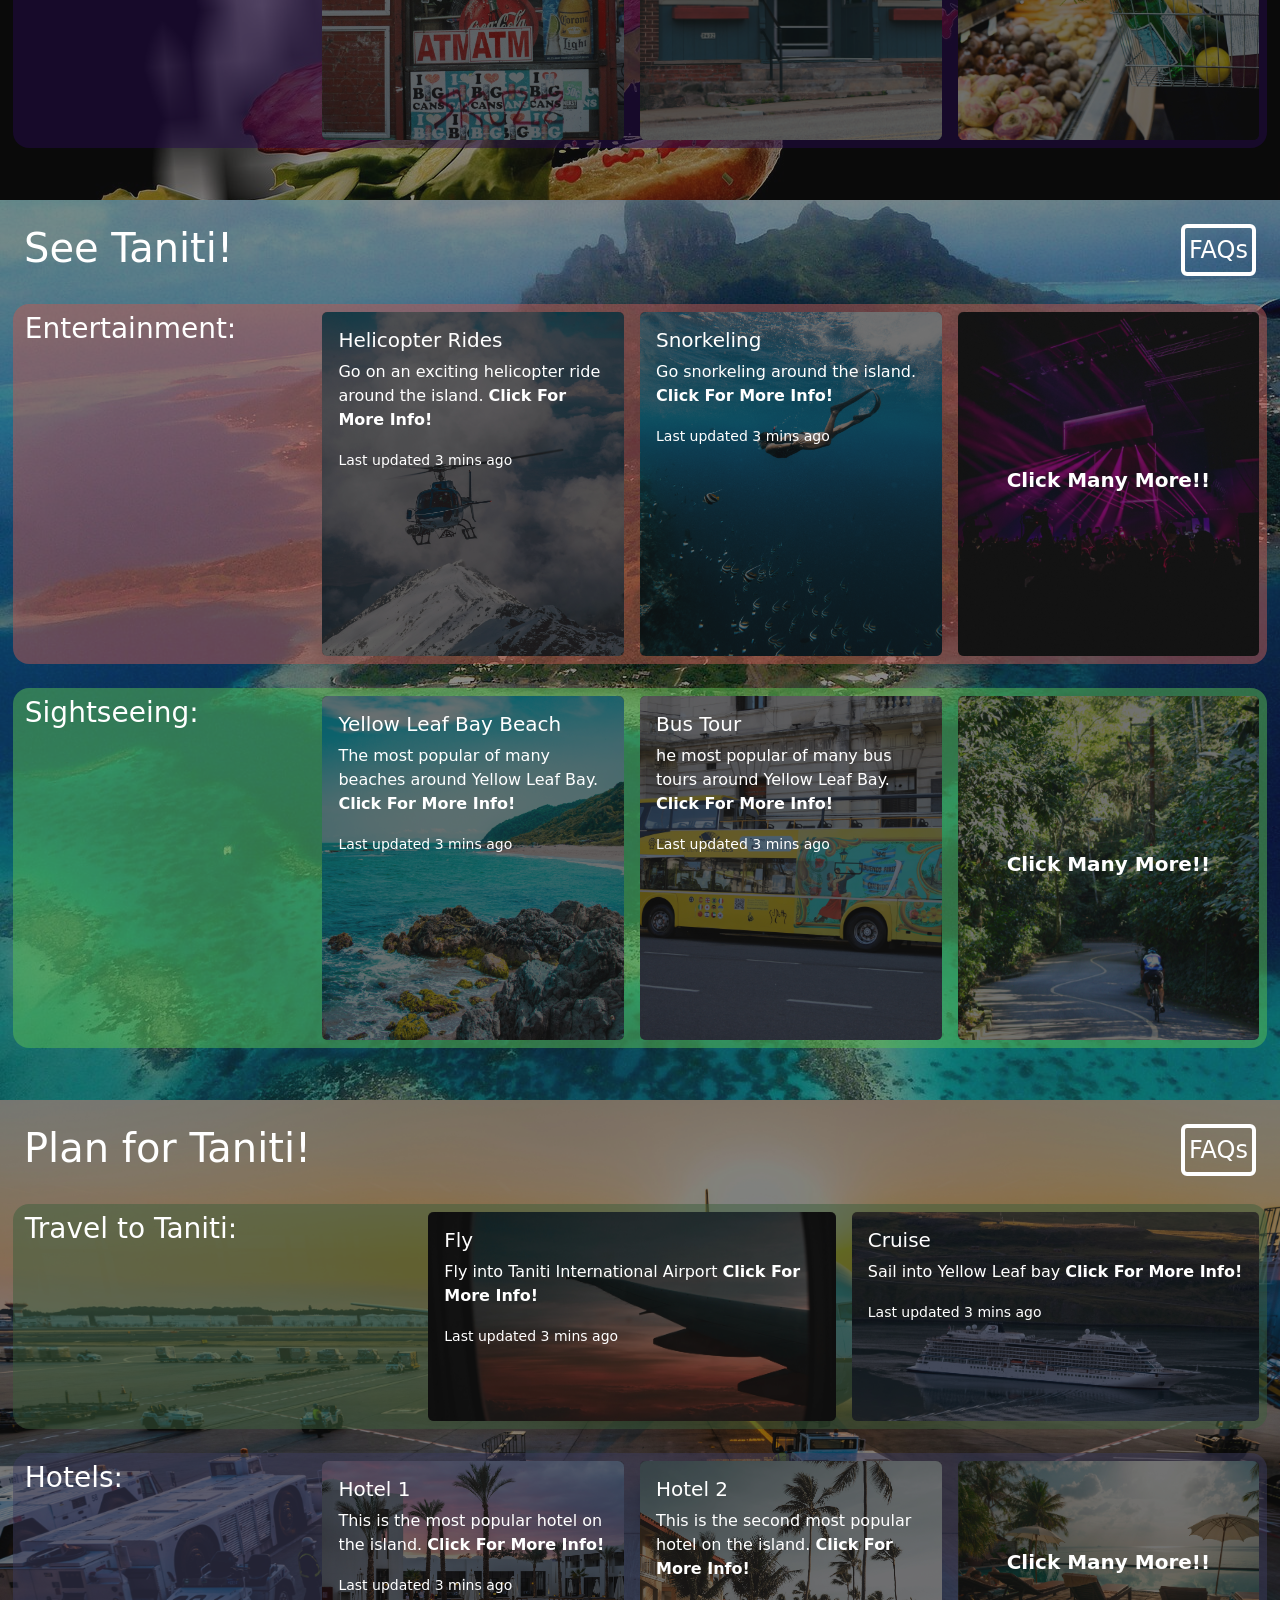
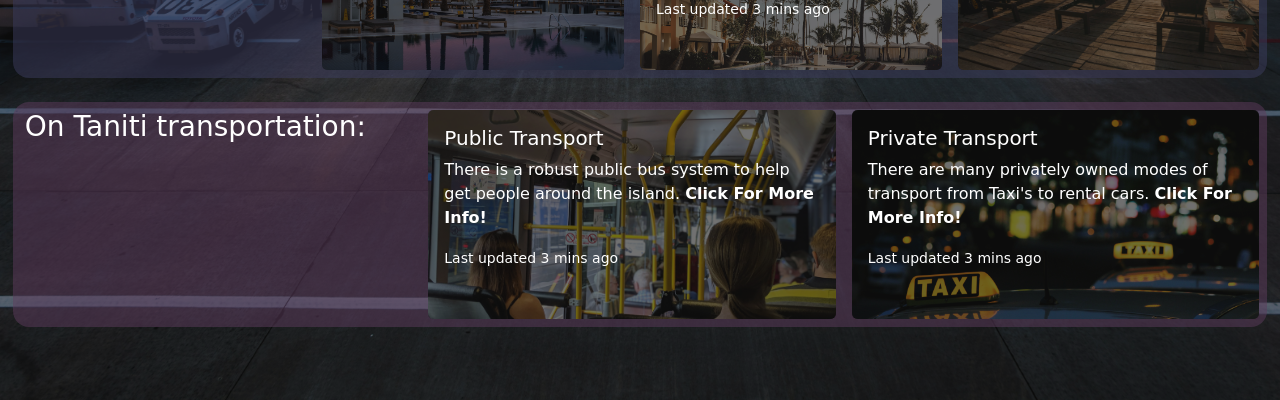
==== commit 4ad953d9: "Added FAQ page and links to it" ====
--- a/index.html
+++ b/index.html
@@ -29,14 +29,9 @@
                             See
                         </button>
                     </a>
-                    <a href="#plan" class="col m-0 ps-1 py-0 pe-1 h-100">
+                    <a href="#plan" class="col m-0 ps-1 py-0 pe-0 h-100">
                         <button type="button" class="btn btn-light border-0 h-100 w-100" id="t2PlanningBtn">
                             Planning
-                        </button>
-                    </a>
-                    <a href="#plan" class="col m-0 ps-1 py-0 pe-0 h-100">
-                        <button type="button" class="btn btn-light border-0 h-100 w-100" id="t2FAQBtn">
-                            FAQ's
                         </button>
                     </a>
                     <div class="col-2"></div>
@@ -56,9 +51,17 @@
     </div>
     <div class="indexFold backgroundImg" id="food" style="background-image: url('images/food1.jpg');">
         <div class="t2Greyout text-white">
-            <h1 class="p-4">
-                Taste Taniti!
-            </h1>
+            <div>
+                <h1 class="p-4 float-start">
+                    Taste Taniti!
+                </h1>
+                <a href="FAQ.html" class="p-4 float-end t2FAQBtn">
+                    <button class="btn h-100 w-100  p-1">
+                        FAQs
+                    </button>
+                </a>
+            </div>
+
             <div class="container t3PtA p-0 m-0 d-flex justify-content-center">
                 <div class="container t3PtA p-0 mx-5">
                     <div class="row t3Pt1 mb-4"
@@ -136,9 +139,17 @@
     </div>
     <div class="indexFold backgroundImg" id="see" style="background-image: url('images/see1.jpg');">
         <div class="t2Greyout text-white">
-            <h1 class="p-4">
-                See Taniti!
-            </h1>
+            <div>
+                <h1 class="p-4 float-start">
+                    See Taniti!
+                </h1>
+                <a href="FAQ.html" class="p-4 float-end t2FAQBtn">
+                    <button class="btn h-100 w-100  p-1">
+                        FAQs
+                    </button>
+                </a>
+            </div>
+
             <div class="container t3PtA p-0 m-0 d-flex justify-content-center">
                 <div class="container t3PtA p-0 mx-5">
                     <div class="row t3Pt1 mb-4"
@@ -216,9 +227,17 @@
     </div>
     <div class="indexFold backgroundImg" id="plan" style="background-image: url('images/plan1.jpg');">
         <div class="t2Greyout text-white">
-            <h1 class="p-4">
-                Plan for Taniti!
-            </h1>
+            <div>
+                <h1 class="p-4 float-start">
+                    Plan for Taniti!
+                </h1>
+                <a href="FAQ.html" class="p-4 float-end t2FAQBtn">
+                    <button class="btn h-100 w-100  p-1">
+                        FAQs
+                    </button>
+                </a>
+            </div>
+
             <div class="container t3PtA p-0 m-0 d-flex justify-content-center">
                 <div class="container t3PtA p-0 mx-5">
                     <div class="row t3PtTo mb-4"
--- a/style.css
+++ b/style.css
@@ -113,6 +113,19 @@
     transition: background-color 0.25s;
 }
 
+.t2FAQBtn > button {
+    /*border-radius: 1rem;*/
+    color: white;
+    border: 0.25rem solid white;
+    font-size: 1.5rem;
+}
+.t2FAQBtn:hover > button {
+    color: white;
+    border: 0.25rem solid white;
+
+    background-color: rgba(50, 50, 50, 0.75);
+    transition: background-color 0.25s;
+}
 
 .t2Greyout {
     background-color: rgba(20, 20, 20, 0.50);
@@ -127,7 +140,7 @@
     max-height: 85vh;
 }
 .t3Pt1 > h3, .t3Pt2 > h3,
-.t3PtTo > h3, .t3PtLog > h3, .t3PtGrow > h3 {
+.t3PtTo > h3, .t3PtLog > h3, .t3PtGro > h3 {
     padding-top: 0.5rem;
 }
 
@@ -136,7 +149,7 @@
     text-align: center;
 }
 .t3Pt1 > div > a:hover, .t3Pt2 > div > a:hover,
-.t3PtTo > div > a:hover, .t3PtLog > div > a:hover, .t3PtGrow > div > a:hover {
+.t3PtTo > div > a:hover, .t3PtLog > div > a:hover, .t3PtGro > div > a:hover {
     cursor:  pointer;
 }
 
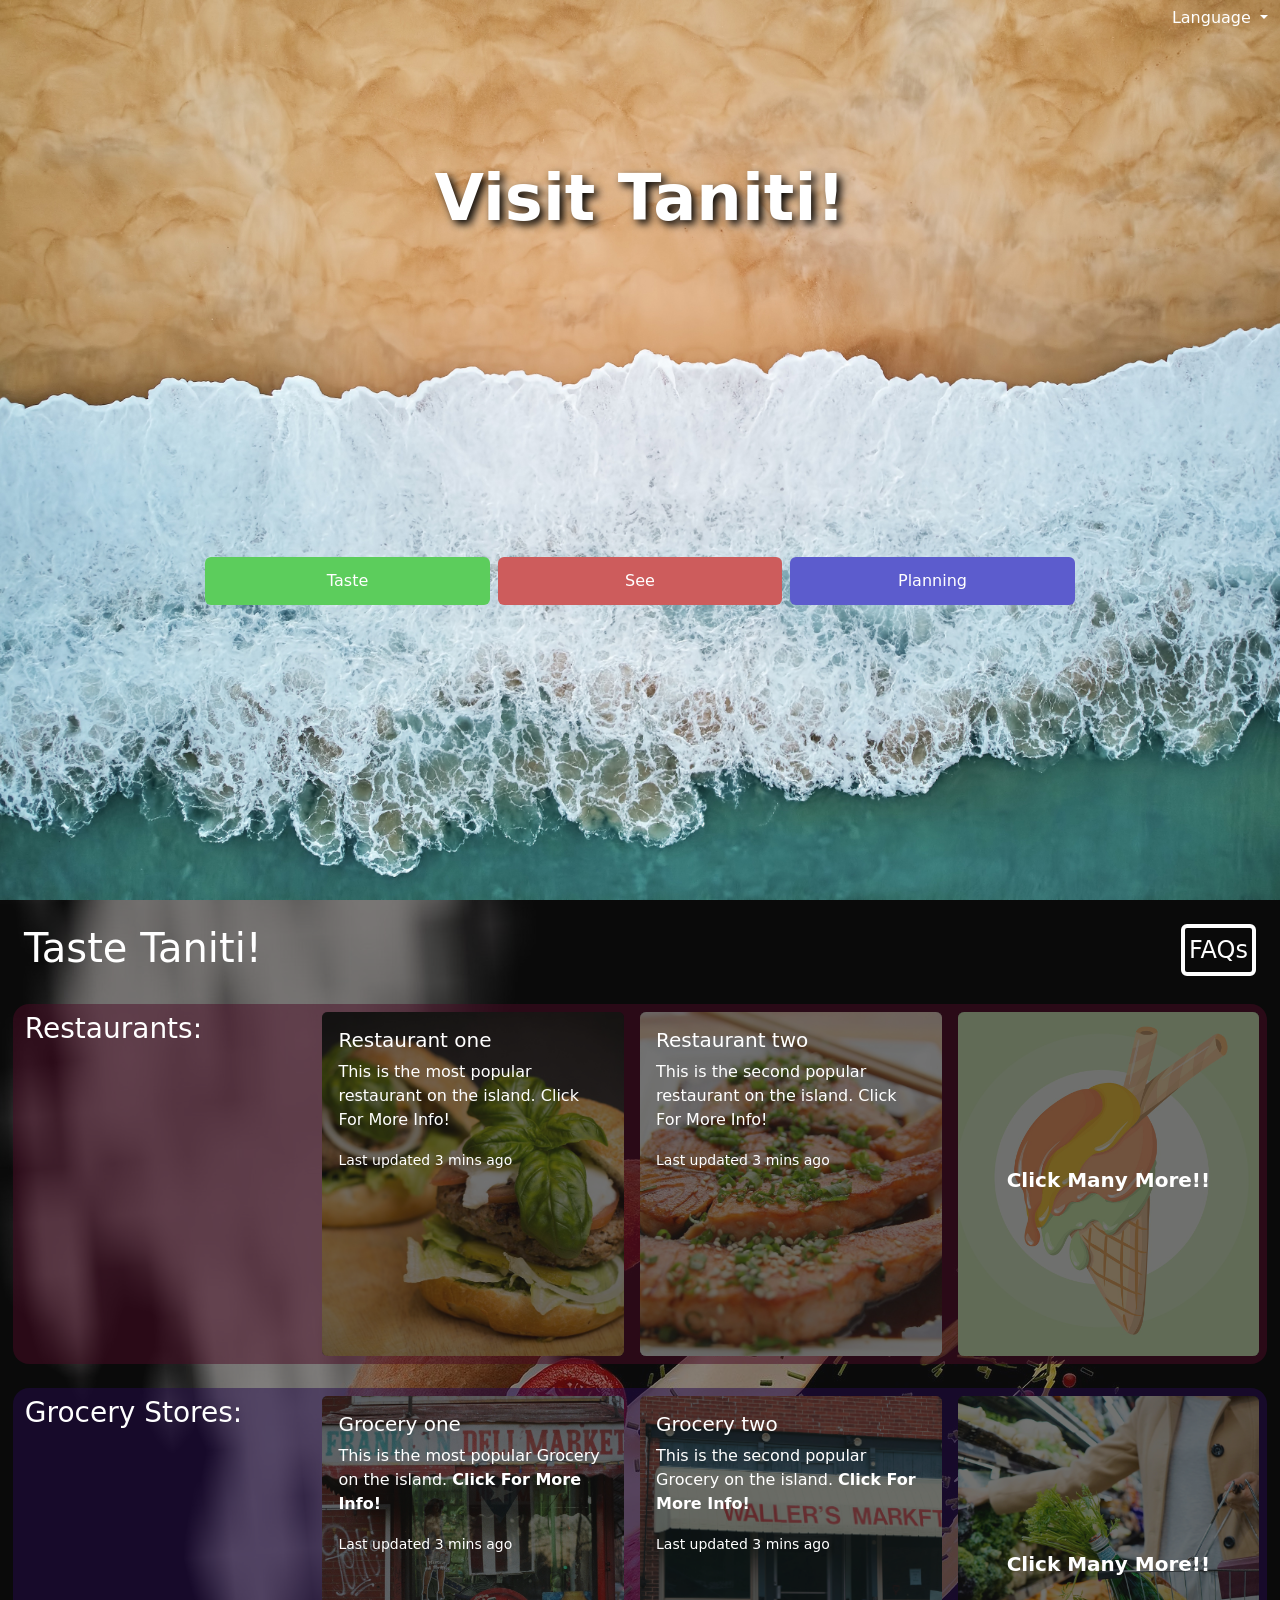
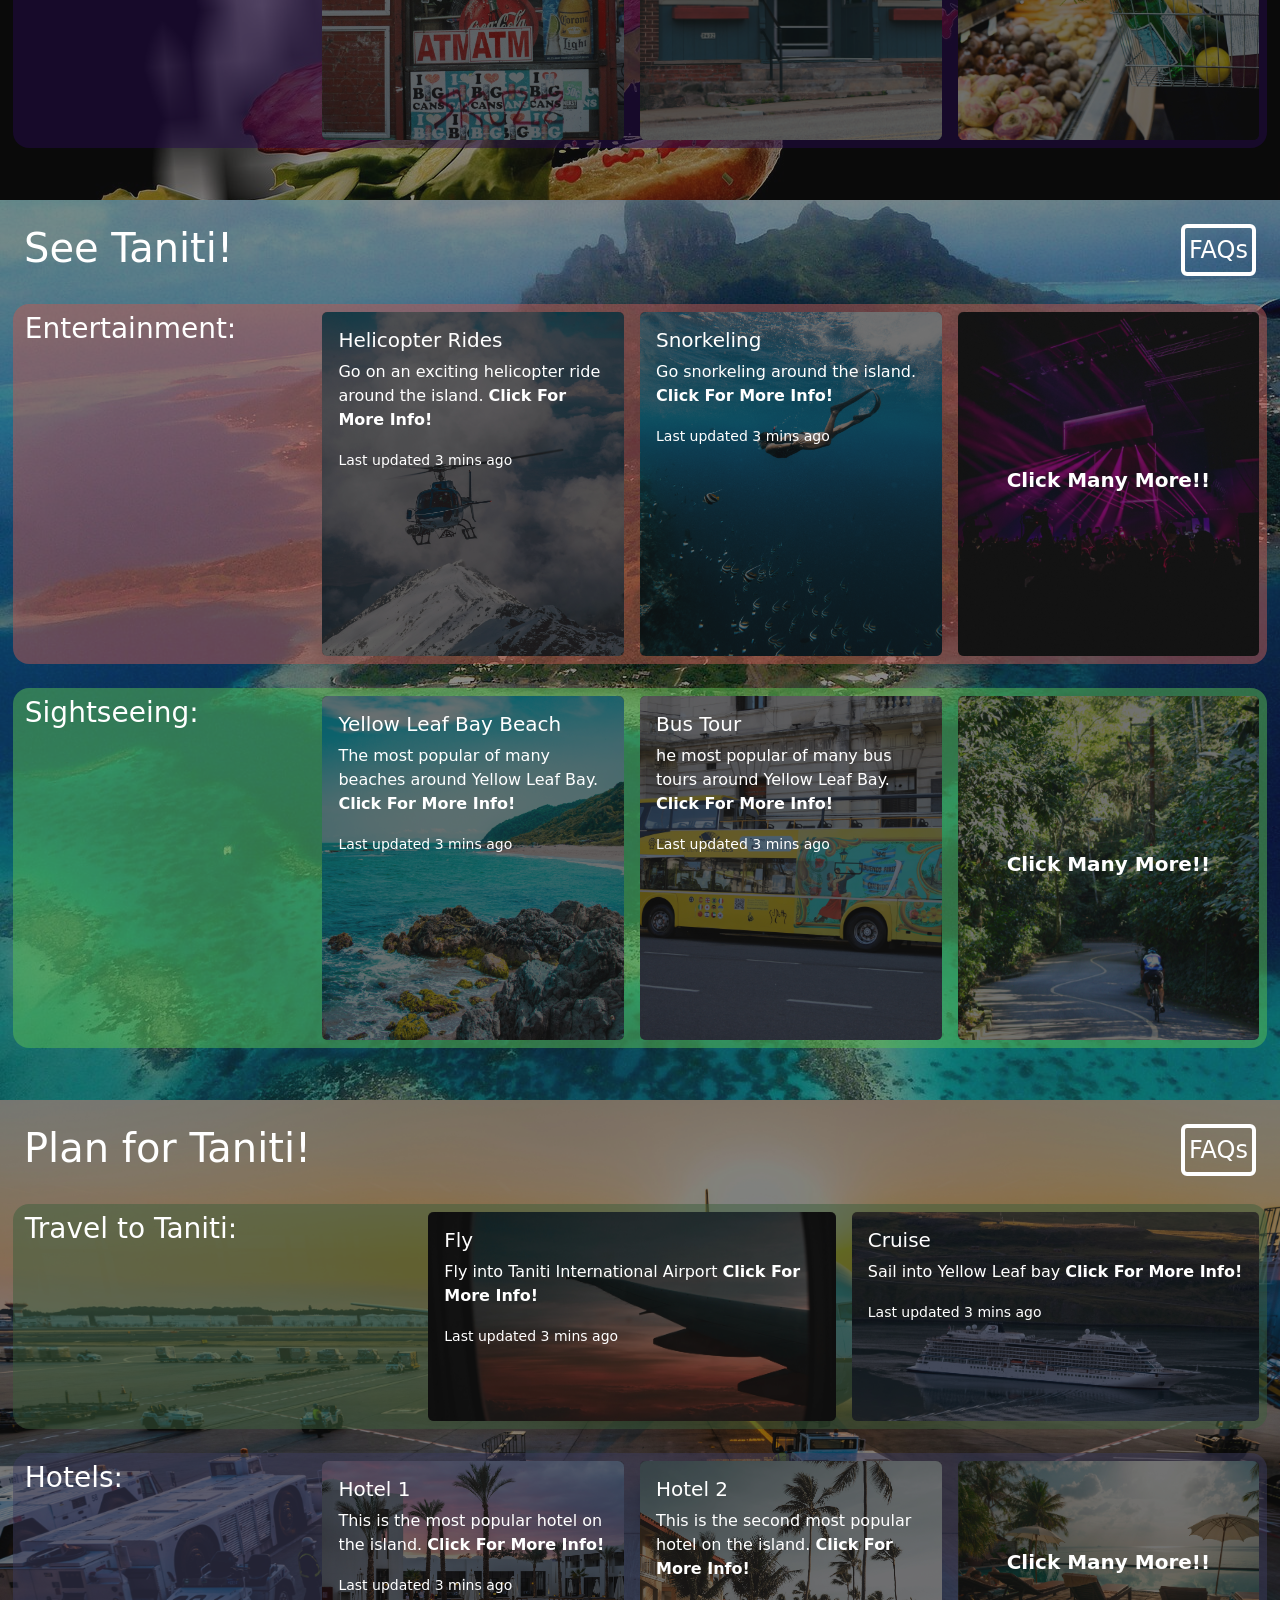
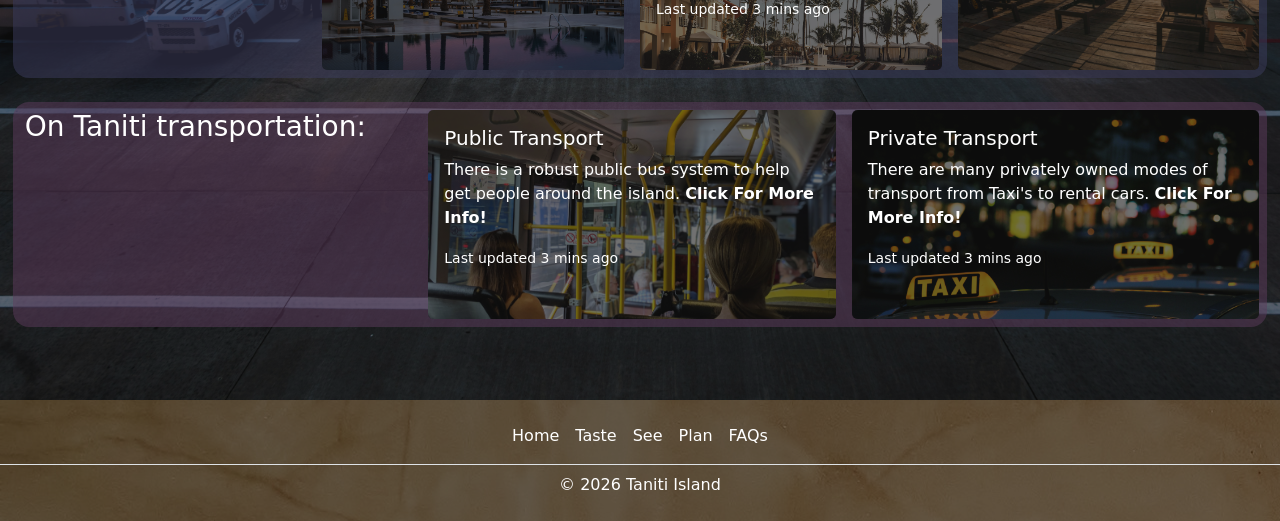
==== commit 9a56dbe7: "Added Footer to all pages Styled footer for index" ====
--- a/index.html
+++ b/index.html
@@ -10,330 +10,361 @@
 <body class="d-flex flex-column">
 
 
-<main class="m-0 p-0 w-100 homeMain overflow-hidden">
-    <div class="indexFold haloImgDiv m-0 p-0 border-0 backgroundImg" id="home" style="background-image: url('images/beach1.jpg');">
-        <div class="container d-flex justify-content-center m-0 p-0 mw-100 text-white">
-            <div class="col m-0 p-0 haloImgText">
-                <h1 class="row card-title m-0 rounded-0 justify-content-center">
-                    Visit Taniti!
-                </h1>
-                <div class="row" id="t2BtnContainer">
-                    <div class="col-2"></div>
-                    <a href="#food" class="col m-0 ps-0 py-0 pe-1 h-100">
-                        <button type="button" class="btn btn-light border-0 h-100 w-100" id="t2TasteBtn">
-                            Taste
+    <main class="m-0 p-0 w-100 homeMain overflow-hidden">
+        <div class="indexFold haloImgDiv m-0 p-0 border-0 backgroundImg" id="home" style="background-image: url('images/beach1.jpg');">
+            <div class="container d-flex justify-content-center m-0 p-0 mw-100 text-white">
+                <div class="col m-0 p-0 haloImgText">
+                    <h1 class="row card-title m-0 rounded-0 justify-content-center">
+                        Visit Taniti!
+                    </h1>
+                    <div class="row" id="t2BtnContainer">
+                        <div class="col-2"></div>
+                        <a href="#food" class="col m-0 ps-0 py-0 pe-1 h-100">
+                            <button type="button" class="btn btn-light border-0 h-100 w-100" id="t2TasteBtn">
+                                Taste
+                            </button>
+                        </a>
+                        <a href="#see" class="col m-0 ps-1 py-0 pe-1 h-100">
+                            <button type="button" class="btn btn-light border-0 h-100 w-100" id="t2SeeBtn">
+                                See
+                            </button>
+                        </a>
+                        <a href="#plan" class="col m-0 ps-1 py-0 pe-0 h-100">
+                            <button type="button" class="btn btn-light border-0 h-100 w-100" id="t2PlanningBtn">
+                                Planning
+                            </button>
+                        </a>
+                        <div class="col-2"></div>
+                    </div>
+                </div>
+            </div>
+            <div class="dropdown-center bg-transparent border-0" id="languageSelector">
+                <button class="btn btn-secondary dropdown-toggle bg-transparent text-white border-0" type="button" data-bs-toggle="dropdown" aria-expanded="false">
+                    Language
+                </button>
+                <ul class="dropdown-menu bg-transparent text-white border-0">
+                    <li><a class="dropdown-item border-0 langSelect rounded-1 active" href="#" aria-current="true">English</a></li>
+                    <li><a class="dropdown-item border-0 langSelect rounded-1" href="#">Spanish</a></li>
+                    <li><a class="dropdown-item border-0 langSelect rounded-1" href="#">French</a></li>
+                </ul>
+            </div>
+        </div>
+        <div class="indexFold backgroundImg" id="food" style="background-image: url('images/food1.jpg');">
+            <div class="t2Greyout text-white">
+                <div>
+                    <h1 class="p-4 float-start">
+                        Taste Taniti!
+                    </h1>
+                    <a href="FAQ.html" class="p-4 float-end t2FAQBtn">
+                        <button class="btn h-100 w-100  p-1">
+                            FAQs
                         </button>
                     </a>
-                    <a href="#see" class="col m-0 ps-1 py-0 pe-1 h-100">
-                        <button type="button" class="btn btn-light border-0 h-100 w-100" id="t2SeeBtn">
-                            See
+                </div>
+
+                <div class="container t3PtA p-0 m-0 d-flex justify-content-center">
+                    <div class="container t3PtA p-0 mx-5">
+                        <div class="row t3Pt1 mb-4"
+                             style="background-color: rgba(75, 10, 35.5, 0.50); border-radius: 1rem;">
+                            <h3 class="col">Restaurants:</h3>
+                            <div class="col h-auto m-2 card backgroundImg border-0"
+                                 style="background-image: url('images/restaurant1.jpg');">
+                                <a class="card-img-overlay text-white text-decoration-none"
+                                   style="background-color: rgba(20, 20, 20, 0.60);"
+                                   href="tier3.html?type=restaurant&number=1">
+                                    <h5 class="card-title">Restaurant one</h5>
+                                    <p class="card-text">This is the most popular restaurant on the island. Click For More Info!</p>
+                                    <p class="card-text"><small>Last updated 3 mins ago</small></p>
+                                </a>
+                            </div>
+                            <div class="col h-auto m-2 card backgroundImg border-0"
+                                 style="background-image: url('images/restaurant2.jpg');">
+                                <a class="card-img-overlay text-white text-decoration-none"
+                                   style="background-color: rgba(20, 20, 20, 0.60);"
+                                   href="tier3.html?type=restaurant&number=2">
+                                    <h5 class="card-title">Restaurant two</h5>
+                                    <p class="card-text">This is the second popular restaurant on the island. Click For More Info!</p>
+                                    <p class="card-text"><small>Last updated 3 mins ago</small></p>
+                                </a>
+                            </div>
+                            <div class="col h-auto m-2 card backgroundImg border-0"
+                                 style="background-image: url('images/restaurant3.jpg');">
+                                <a class="card-img-overlay text-white d-flex align-items-center text-decoration-none"
+                                   style="background-color: rgba(20, 20, 20, 0.60);"
+                                   href="tier3.html?type=restaurant&number=a">
+                                    <h5 class="card-title manyMore"><strong>
+                                        Click Many More!!
+                                    </strong></h5>
+                                </a>
+                            </div>
+                        </div>
+
+                        <div class="row t3Pt2 mt-4"
+                             style="background-color: rgba(35.5, 10, 75, 0.50); border-radius: 1rem;">
+                            <h3 class="col">Grocery Stores:</h3>
+                            <div class="col h-auto m-2 card backgroundImg border-0"
+                                 style="background-image: url('images/grocery1.jpg');">
+                                <a class="card-img-overlay text-white text-decoration-none"
+                                   style="background-color: rgba(20, 20, 20, 0.60);"
+                                   href="tier3.html?type=grocery&number=1">
+                                    <h5 class="card-title">Grocery one</h5>
+                                    <p class="card-text">This is the most popular Grocery on the island. <strong>Click For More Info!</strong></p>
+                                    <p class="card-text"><small>Last updated 3 mins ago</small></p>
+                                </a>
+                            </div>
+                            <div class="col h-auto m-2 card backgroundImg border-0"
+                                 style="background-image: url('images/grocery2.jpg');">
+                                <a class="card-img-overlay text-white text-decoration-none"
+                                   style="background-color: rgba(20, 20, 20, 0.60);"
+                                   href="tier3.html?type=grocery&number=2">
+                                    <h5 class="card-title">Grocery two</h5>
+                                    <p class="card-text">This is the second popular Grocery on the island. <strong>Click For More Info!</strong></p>
+                                    <p class="card-text"><small>Last updated 3 mins ago</small></p>
+                                </a>
+                            </div>
+                            <div class="col h-auto m-2 card backgroundImg border-0"
+                                 style="background-image: url('images/grocery3.jpg');">
+                                <a class="card-img-overlay text-white d-flex align-items-center text-decoration-none"
+                                   style="background-color: rgba(20, 20, 20, 0.60);"
+                                   href="tier3.html?type=grocery&number=a">
+                                    <h5 class="card-title manyMore"><strong>
+                                        Click Many More!!
+                                    </strong></h5>
+                                </a>
+                            </div>
+                        </div>
+                    </div>
+                </div>
+            </div>
+        </div>
+        <div class="indexFold backgroundImg" id="see" style="background-image: url('images/see1.jpg');">
+            <div class="t2Greyout text-white">
+                <div>
+                    <h1 class="p-4 float-start">
+                        See Taniti!
+                    </h1>
+                    <a href="FAQ.html" class="p-4 float-end t2FAQBtn">
+                        <button class="btn h-100 w-100  p-1">
+                            FAQs
                         </button>
                     </a>
-                    <a href="#plan" class="col m-0 ps-1 py-0 pe-0 h-100">
-                        <button type="button" class="btn btn-light border-0 h-100 w-100" id="t2PlanningBtn">
-                            Planning
+                </div>
+
+                <div class="container t3PtA p-0 m-0 d-flex justify-content-center">
+                    <div class="container t3PtA p-0 mx-5">
+                        <div class="row t3Pt1 mb-4"
+                             style="background-color: rgba(191, 91, 82, 0.50); border-radius: 1rem;">
+                            <h3 class="col">Entertainment:</h3>
+                            <div class="col h-auto m-2 card backgroundImg border-0"
+                                 style="background-image: url('images/ent1.jpg');">
+                                <a class="card-img-overlay text-white text-decoration-none"
+                                   style="background-color: rgba(20, 20, 20, 0.60);"
+                                   href="tier3.html?type=ent&number=1">
+                                    <h5 class="card-title">Helicopter Rides</h5>
+                                    <p class="card-text">Go on an exciting helicopter ride around the island. <strong>Click For More Info!</strong></p>
+                                    <p class="card-text"><small>Last updated 3 mins ago</small></p>
+                                </a>
+                            </div>
+                            <div class="col h-auto m-2 card backgroundImg border-0"
+                                 style="background-image: url('images/ent2.jpg');">
+                                <a class="card-img-overlay text-white text-decoration-none"
+                                   style="background-color: rgba(20, 20, 20, 0.60);"
+                                   href="tier3.html?type=ent&number=2">
+                                    <h5 class="card-title">Snorkeling</h5>
+                                    <p class="card-text">Go snorkeling around the island. <strong>Click For More Info!</strong></p>
+                                    <p class="card-text"><small>Last updated 3 mins ago</small></p>
+                                </a>
+                            </div>
+                            <div class="col h-auto m-2 card backgroundImg border-0"
+                                 style="background-image: url('images/ent3.jpg');">
+                                <a class="card-img-overlay text-white d-flex align-items-center text-decoration-none"
+                                   style="background-color: rgba(20, 20, 20, 0.60);"
+                                   href="tier3.html?type=ent&number=a">
+                                    <h5 class="card-title manyMore"><strong>
+                                        Click Many More!!
+                                    </strong></h5>
+                                </a>
+                            </div>
+                        </div>
+
+                        <div class="row t3Pt2 mt-4"
+                             style="background-color: rgba(91, 191, 82, 0.50); border-radius: 1rem;">
+                            <h3 class="col">Sightseeing:</h3>
+                            <div class="col h-auto m-2 card backgroundImg border-0"
+                                 style="background-image: url('images/sight1.jpg');">
+                                <a class="card-img-overlay text-white text-decoration-none"
+                                   style="background-color: rgba(20, 20, 20, 0.60);"
+                                   href="tier3.html?type=sight&number=1">
+                                    <h5 class="card-title">Yellow Leaf Bay Beach</h5>
+                                    <p class="card-text">The most popular of many beaches around Yellow Leaf Bay. <strong>Click For More Info!</strong></p>
+                                    <p class="card-text"><small>Last updated 3 mins ago</small></p>
+                                </a>
+                            </div>
+                            <div class="col h-auto m-2 card backgroundImg border-0"
+                                 style="background-image: url('images/sight2.jpg');">
+                                <a class="card-img-overlay text-white text-decoration-none"
+                                   style="background-color: rgba(20, 20, 20, 0.60);"
+                                   href="tier3.html?type=sight&number=2">
+                                    <h5 class="card-title">Bus Tour</h5>
+                                    <p class="card-text">he most popular of many bus tours around Yellow Leaf Bay. <strong>Click For More Info!</strong></p>
+                                    <p class="card-text"><small>Last updated 3 mins ago</small></p>
+                                </a>
+                            </div>
+                            <div class="col h-auto m-2 card backgroundImg border-0"
+                                 style="background-image: url('images/sight3.jpg');">
+                                <a class="card-img-overlay text-white d-flex align-items-center text-decoration-none"
+                                   style="background-color: rgba(20, 20, 20, 0.60);"
+                                   href="tier3.html?type=sight&number=a">
+                                    <h5 class="card-title manyMore"><strong>
+                                        Click Many More!!
+                                    </strong></h5>
+                                </a>
+                            </div>
+                        </div>
+                    </div>
+                </div>
+            </div>
+        </div>
+        <div class="indexFold backgroundImg" id="plan" style="background-image: url('images/plan1.jpg');">
+            <div class="t2Greyout text-white">
+                <div>
+                    <h1 class="p-4 float-start">
+                        Plan for Taniti!
+                    </h1>
+                    <a href="FAQ.html" class="p-4 float-end t2FAQBtn">
+                        <button class="btn h-100 w-100  p-1">
+                            FAQs
                         </button>
                     </a>
-                    <div class="col-2"></div>
-                </div>
-            </div>
-        </div>
-        <div class="dropdown-center bg-transparent border-0" id="languageSelector">
-            <button class="btn btn-secondary dropdown-toggle bg-transparent text-white border-0" type="button" data-bs-toggle="dropdown" aria-expanded="false">
-                Language
-            </button>
-            <ul class="dropdown-menu bg-transparent text-white border-0">
-                <li><a class="dropdown-item border-0 langSelect rounded-1 active" href="#" aria-current="true">English</a></li>
-                <li><a class="dropdown-item border-0 langSelect rounded-1" href="#">Spanish</a></li>
-                <li><a class="dropdown-item border-0 langSelect rounded-1" href="#">French</a></li>
+                </div>
+
+                <div class="container t3PtA p-0 m-0 d-flex justify-content-center">
+                    <div class="container t3PtA p-0 mx-5">
+                        <div class="row t3PtTo mb-4"
+                             style="background-color: rgba(61, 94, 61, 0.50); border-radius: 1rem;">
+                            <h3 class="col">Travel to Taniti:</h3>
+                            <div class="col h-auto m-2 card backgroundImg border-0"
+                                 style="background-image: url('images/travel1.jpg');">
+                                <a class="card-img-overlay text-white text-decoration-none"
+                                   style="background-color: rgba(20, 20, 20, 0.60);"
+                                   href="tier3.html?type=travel&number=1">
+                                    <h5 class="card-title">Fly</h5>
+                                    <p class="card-text">Fly into Taniti International Airport <strong>Click For More Info!</strong></p>
+                                    <p class="card-text"><small>Last updated 3 mins ago</small></p>
+                                </a>
+                            </div>
+                            <div class="col h-auto m-2 card backgroundImg border-0"
+                                 style="background-image: url('images/travel2.jpg');">
+                                <a class="card-img-overlay text-white text-decoration-none"
+                                   style="background-color: rgba(20, 20, 20, 0.60);"
+                                   href="tier3.html?type=travel&number=2">
+                                    <h5 class="card-title">Cruise</h5>
+                                    <p class="card-text">Sail into Yellow Leaf bay <strong>Click For More Info!</strong></p>
+                                    <p class="card-text"><small>Last updated 3 mins ago</small></p>
+                                </a>
+                            </div>
+                        </div>
+
+                        <div class="row t3PtLog mt-4"
+                             style="background-color: rgba(61, 61, 94, 0.50); border-radius: 1rem;">
+                            <h3 class="col">Hotels:</h3>
+                            <div class="col h-auto m-2 card backgroundImg border-0"
+                                 style="background-image: url('images/hotel1.jpg');">
+                                <a class="card-img-overlay text-white text-decoration-none"
+                                   style="background-color: rgba(20, 20, 20, 0.60);"
+                                   href="tier3.html?type=hotel&number=1">
+                                    <h5 class="card-title">Hotel 1</h5>
+                                    <p class="card-text">This is the most popular hotel on the island. <strong>Click For More Info!</strong></p>
+                                    <p class="card-text"><small>Last updated 3 mins ago</small></p>
+                                </a>
+                            </div>
+                            <div class="col h-auto m-2 card backgroundImg border-0"
+                                 style="background-image: url('images/hotel2.jpg');">
+                                <a class="card-img-overlay text-white text-decoration-none"
+                                   style="background-color: rgba(20, 20, 20, 0.60);"
+                                   href="tier3.html?type=hotel&number=2">
+                                    <h5 class="card-title">Hotel 2</h5>
+                                    <p class="card-text">This is the second most popular hotel on the island. <strong>Click For More Info!</strong></p>
+                                    <p class="card-text"><small>Last updated 3 mins ago</small></p>
+                                </a>
+                            </div>
+                            <div class="col h-auto m-2 card backgroundImg border-0"
+                                 style="background-image: url('images/hotel3.jpg');">
+                                <a class="card-img-overlay text-white d-flex align-items-center text-decoration-none"
+                                   style="background-color: rgba(20, 20, 20, 0.60);"
+                                   href="tier3.html?type=hotel&number=a">
+                                    <h5 class="card-title manyMore"><strong>
+                                        Click Many More!!
+                                    </strong></h5>
+                                </a>
+                            </div>
+                        </div>
+
+                        <div class="row t3PtGro mt-4"
+                             style="background-color: rgba(94, 61, 94, 0.50); border-radius: 1rem;">
+                            <h3 class="col">On Taniti transportation:</h3>
+                            <div class="col h-auto m-2 card backgroundImg border-0"
+                                 style="background-image: url('images/ground1.jpg');">
+                                <a class="card-img-overlay text-white text-decoration-none"
+                                   style="background-color: rgba(20, 20, 20, 0.60);"
+                                   href="tier3.html?type=ground&number=1">
+                                    <h5 class="card-title">Public Transport</h5>
+                                    <p class="card-text">There is a robust public bus system to help get people around the island. <strong>Click For More Info!</strong></p>
+                                    <p class="card-text"><small>Last updated 3 mins ago</small></p>
+                                </a>
+                            </div>
+                            <div class="col h-auto m-2 card backgroundImg border-0"
+                                 style="background-image: url('images/ground2.jpg');">
+                                <a class="card-img-overlay text-white text-decoration-none"
+                                   style="background-color: rgba(20, 20, 20, 0.60);"
+                                   href="tier3.html?type=ground&number=2">
+                                    <h5 class="card-title">Private Transport</h5>
+                                    <p class="card-text">There are many privately owned modes of transport from Taxi's to rental cars. <strong>Click For More Info!</strong></p>
+                                    <p class="card-text"><small>Last updated 3 mins ago</small></p>
+                                </a>
+                            </div>
+                        </div>
+                    </div>
+                </div>
+            </div>
+        </div>
+
+    </main>
+
+    <footer class="w-100 mw-100 p-0"
+            style="background-image: url('images/beach2.jpg')">
+        <div class="container m-0 w-100 mw-100 py-2 px-0"
+             style="background-color: rgba(20, 20, 20, 0.60); height: 100%">
+            <ul class="nav justify-content-center border-bottom p-2 m-0 h-100">
+                <li class="nav-item">
+                    <a href="index.html" class="nav-link px-2 footerNav">
+                        Home
+                    </a>
+                </li>
+                <li class="nav-item">
+                    <a href="index.html#food" class="nav-link px-2 footerNav">
+                        Taste
+                    </a>
+                </li>
+                <li class="nav-item">
+                    <a href="index.html#see" class="nav-link px-2 footerNav">
+                        See
+                    </a>
+                </li>
+                <li class="nav-item">
+                    <a href="index.html#plan" class="nav-link px-2 footerNav">
+                        Plan
+                    </a>
+                </li>
+                <li class="nav-item">
+                    <a href="FAQ.html" class="nav-link px-2 footerNav">
+                        FAQs
+                    </a>
+                </li>
             </ul>
-        </div>
-    </div>
-    <div class="indexFold backgroundImg" id="food" style="background-image: url('images/food1.jpg');">
-        <div class="t2Greyout text-white">
-            <div>
-                <h1 class="p-4 float-start">
-                    Taste Taniti!
-                </h1>
-                <a href="FAQ.html" class="p-4 float-end t2FAQBtn">
-                    <button class="btn h-100 w-100  p-1">
-                        FAQs
-                    </button>
-                </a>
-            </div>
-
-            <div class="container t3PtA p-0 m-0 d-flex justify-content-center">
-                <div class="container t3PtA p-0 mx-5">
-                    <div class="row t3Pt1 mb-4"
-                         style="background-color: rgba(75, 10, 35.5, 0.50); border-radius: 1rem;">
-                        <h3 class="col">Restaurants:</h3>
-                        <div class="col h-auto m-2 card backgroundImg border-0"
-                             style="background-image: url('images/restaurant1.jpg');">
-                            <a class="card-img-overlay text-white text-decoration-none"
-                               style="background-color: rgba(20, 20, 20, 0.60);"
-                               href="tier3.html?type=restaurant&number=1">
-                                <h5 class="card-title">Restaurant one</h5>
-                                <p class="card-text">This is the most popular restaurant on the island. Click For More Info!</p>
-                                <p class="card-text"><small>Last updated 3 mins ago</small></p>
-                            </a>
-                        </div>
-                        <div class="col h-auto m-2 card backgroundImg border-0"
-                             style="background-image: url('images/restaurant2.jpg');">
-                            <a class="card-img-overlay text-white text-decoration-none"
-                               style="background-color: rgba(20, 20, 20, 0.60);"
-                               href="tier3.html?type=restaurant&number=2">
-                                <h5 class="card-title">Restaurant two</h5>
-                                <p class="card-text">This is the second popular restaurant on the island. Click For More Info!</p>
-                                <p class="card-text"><small>Last updated 3 mins ago</small></p>
-                            </a>
-                        </div>
-                        <div class="col h-auto m-2 card backgroundImg border-0"
-                             style="background-image: url('images/restaurant3.jpg');">
-                            <a class="card-img-overlay text-white d-flex align-items-center text-decoration-none"
-                               style="background-color: rgba(20, 20, 20, 0.60);"
-                               href="tier3.html?type=restaurant&number=a">
-                                <h5 class="card-title manyMore"><strong>
-                                    Click Many More!!
-                                </strong></h5>
-                            </a>
-                        </div>
-                    </div>
-
-                    <div class="row t3Pt2 mt-4"
-                         style="background-color: rgba(35.5, 10, 75, 0.50); border-radius: 1rem;">
-                        <h3 class="col">Grocery Stores:</h3>
-                        <div class="col h-auto m-2 card backgroundImg border-0"
-                             style="background-image: url('images/gorcery1.jpg');">
-                            <a class="card-img-overlay text-white text-decoration-none"
-                               style="background-color: rgba(20, 20, 20, 0.60);"
-                               href="tier3.html?type=gorcery&number=1">
-                                <h5 class="card-title">Grocery one</h5>
-                                <p class="card-text">This is the most popular Grocery on the island. <strong>Click For More Info!</strong></p>
-                                <p class="card-text"><small>Last updated 3 mins ago</small></p>
-                            </a>
-                        </div>
-                        <div class="col h-auto m-2 card backgroundImg border-0"
-                             style="background-image: url('images/grocery2.jpg');">
-                            <a class="card-img-overlay text-white text-decoration-none"
-                               style="background-color: rgba(20, 20, 20, 0.60);"
-                               href="tier3.html?type=gorcery&number=2">
-                                <h5 class="card-title">Grocery two</h5>
-                                <p class="card-text">This is the second popular Grocery on the island. <strong>Click For More Info!</strong></p>
-                                <p class="card-text"><small>Last updated 3 mins ago</small></p>
-                            </a>
-                        </div>
-                        <div class="col h-auto m-2 card backgroundImg border-0"
-                             style="background-image: url('images/grocery3.jpg');">
-                            <a class="card-img-overlay text-white d-flex align-items-center text-decoration-none"
-                               style="background-color: rgba(20, 20, 20, 0.60);"
-                               href="tier3.html?type=gorcery&number=a">
-                                <h5 class="card-title manyMore"><strong>
-                                    Click Many More!!
-                                </strong></h5>
-                            </a>
-                        </div>
-                    </div>
-                </div>
-            </div>
-        </div>
-    </div>
-    <div class="indexFold backgroundImg" id="see" style="background-image: url('images/see1.jpg');">
-        <div class="t2Greyout text-white">
-            <div>
-                <h1 class="p-4 float-start">
-                    See Taniti!
-                </h1>
-                <a href="FAQ.html" class="p-4 float-end t2FAQBtn">
-                    <button class="btn h-100 w-100  p-1">
-                        FAQs
-                    </button>
-                </a>
-            </div>
-
-            <div class="container t3PtA p-0 m-0 d-flex justify-content-center">
-                <div class="container t3PtA p-0 mx-5">
-                    <div class="row t3Pt1 mb-4"
-                         style="background-color: rgba(191, 91, 82, 0.50); border-radius: 1rem;">
-                        <h3 class="col">Entertainment:</h3>
-                        <div class="col h-auto m-2 card backgroundImg border-0"
-                             style="background-image: url('images/ent1.jpg');">
-                            <a class="card-img-overlay text-white text-decoration-none"
-                               style="background-color: rgba(20, 20, 20, 0.60);"
-                               href="tier3.html?type=ent&number=1">
-                                <h5 class="card-title">Helicopter Rides</h5>
-                                <p class="card-text">Go on an exciting helicopter ride around the island. <strong>Click For More Info!</strong></p>
-                                <p class="card-text"><small>Last updated 3 mins ago</small></p>
-                            </a>
-                        </div>
-                        <div class="col h-auto m-2 card backgroundImg border-0"
-                             style="background-image: url('images/ent2.jpg');">
-                            <a class="card-img-overlay text-white text-decoration-none"
-                               style="background-color: rgba(20, 20, 20, 0.60);"
-                               href="tier3.html?type=ent&number=2">
-                                <h5 class="card-title">Snorkeling</h5>
-                                <p class="card-text">Go snorkeling around the island. <strong>Click For More Info!</strong></p>
-                                <p class="card-text"><small>Last updated 3 mins ago</small></p>
-                            </a>
-                        </div>
-                        <div class="col h-auto m-2 card backgroundImg border-0"
-                             style="background-image: url('images/ent3.jpg');">
-                            <a class="card-img-overlay text-white d-flex align-items-center text-decoration-none"
-                               style="background-color: rgba(20, 20, 20, 0.60);"
-                               href="tier3.html?type=ent&number=a">
-                                <h5 class="card-title manyMore"><strong>
-                                    Click Many More!!
-                                </strong></h5>
-                            </a>
-                        </div>
-                    </div>
-
-                    <div class="row t3Pt2 mt-4"
-                         style="background-color: rgba(91, 191, 82, 0.50); border-radius: 1rem;">
-                        <h3 class="col">Sightseeing:</h3>
-                        <div class="col h-auto m-2 card backgroundImg border-0"
-                             style="background-image: url('images/sight1.jpg');">
-                            <a class="card-img-overlay text-white text-decoration-none"
-                               style="background-color: rgba(20, 20, 20, 0.60);"
-                               href="tier3.html?type=sight&number=1">
-                                <h5 class="card-title">Yellow Leaf Bay Beach</h5>
-                                <p class="card-text">The most popular of many beaches around Yellow Leaf Bay. <strong>Click For More Info!</strong></p>
-                                <p class="card-text"><small>Last updated 3 mins ago</small></p>
-                            </a>
-                        </div>
-                        <div class="col h-auto m-2 card backgroundImg border-0"
-                             style="background-image: url('images/sight2.jpg');">
-                            <a class="card-img-overlay text-white text-decoration-none"
-                               style="background-color: rgba(20, 20, 20, 0.60);"
-                               href="tier3.html?type=sight&number=2">
-                                <h5 class="card-title">Bus Tour</h5>
-                                <p class="card-text">he most popular of many bus tours around Yellow Leaf Bay. <strong>Click For More Info!</strong></p>
-                                <p class="card-text"><small>Last updated 3 mins ago</small></p>
-                            </a>
-                        </div>
-                        <div class="col h-auto m-2 card backgroundImg border-0"
-                             style="background-image: url('images/sight3.jpg');">
-                            <a class="card-img-overlay text-white d-flex align-items-center text-decoration-none"
-                               style="background-color: rgba(20, 20, 20, 0.60);"
-                               href="tier3.html?type=sight&number=a">
-                                <h5 class="card-title manyMore"><strong>
-                                    Click Many More!!
-                                </strong></h5>
-                            </a>
-                        </div>
-                    </div>
-                </div>
-            </div>
-        </div>
-    </div>
-    <div class="indexFold backgroundImg" id="plan" style="background-image: url('images/plan1.jpg');">
-        <div class="t2Greyout text-white">
-            <div>
-                <h1 class="p-4 float-start">
-                    Plan for Taniti!
-                </h1>
-                <a href="FAQ.html" class="p-4 float-end t2FAQBtn">
-                    <button class="btn h-100 w-100  p-1">
-                        FAQs
-                    </button>
-                </a>
-            </div>
-
-            <div class="container t3PtA p-0 m-0 d-flex justify-content-center">
-                <div class="container t3PtA p-0 mx-5">
-                    <div class="row t3PtTo mb-4"
-                         style="background-color: rgba(61, 94, 61, 0.50); border-radius: 1rem;">
-                        <h3 class="col">Travel to Taniti:</h3>
-                        <div class="col h-auto m-2 card backgroundImg border-0"
-                             style="background-image: url('images/travel1.jpg');">
-                            <a class="card-img-overlay text-white text-decoration-none"
-                               style="background-color: rgba(20, 20, 20, 0.60);"
-                               href="tier3.html?type=travel&number=1">
-                                <h5 class="card-title">Fly</h5>
-                                <p class="card-text">Fly into Taniti International Airport <strong>Click For More Info!</strong></p>
-                                <p class="card-text"><small>Last updated 3 mins ago</small></p>
-                            </a>
-                        </div>
-                        <div class="col h-auto m-2 card backgroundImg border-0"
-                             style="background-image: url('images/travel2.jpg');">
-                            <a class="card-img-overlay text-white text-decoration-none"
-                               style="background-color: rgba(20, 20, 20, 0.60);"
-                               href="tier3.html?type=travel&number=2">
-                                <h5 class="card-title">Cruise</h5>
-                                <p class="card-text">Sail into Yellow Leaf bay <strong>Click For More Info!</strong></p>
-                                <p class="card-text"><small>Last updated 3 mins ago</small></p>
-                            </a>
-                        </div>
-                    </div>
-
-                    <div class="row t3PtLog mt-4"
-                         style="background-color: rgba(61, 61, 94, 0.50); border-radius: 1rem;">
-                        <h3 class="col">Hotels:</h3>
-                        <div class="col h-auto m-2 card backgroundImg border-0"
-                             style="background-image: url('images/hotel1.jpg');">
-                            <a class="card-img-overlay text-white text-decoration-none"
-                               style="background-color: rgba(20, 20, 20, 0.60);"
-                               href="tier3.html?type=hotel&number=1">
-                                <h5 class="card-title">Hotel 1</h5>
-                                <p class="card-text">This is the most popular hotel on the island. <strong>Click For More Info!</strong></p>
-                                <p class="card-text"><small>Last updated 3 mins ago</small></p>
-                            </a>
-                        </div>
-                        <div class="col h-auto m-2 card backgroundImg border-0"
-                             style="background-image: url('images/hotel2.jpg');">
-                            <a class="card-img-overlay text-white text-decoration-none"
-                               style="background-color: rgba(20, 20, 20, 0.60);"
-                               href="tier3.html?type=hotel&number=2">
-                                <h5 class="card-title">Hotel 2</h5>
-                                <p class="card-text">This is the second most popular hotel on the island. <strong>Click For More Info!</strong></p>
-                                <p class="card-text"><small>Last updated 3 mins ago</small></p>
-                            </a>
-                        </div>
-                        <div class="col h-auto m-2 card backgroundImg border-0"
-                             style="background-image: url('images/hotel3.jpg');">
-                            <a class="card-img-overlay text-white d-flex align-items-center text-decoration-none"
-                               style="background-color: rgba(20, 20, 20, 0.60);"
-                               href="tier3.html?type=hotel&number=a">
-                                <h5 class="card-title manyMore"><strong>
-                                    Click Many More!!
-                                </strong></h5>
-                            </a>
-                        </div>
-                    </div>
-
-                    <div class="row t3PtGro mt-4"
-                         style="background-color: rgba(94, 61, 94, 0.50); border-radius: 1rem;">
-                        <h3 class="col">On Taniti transportation:</h3>
-                        <div class="col h-auto m-2 card backgroundImg border-0"
-                             style="background-image: url('images/ground1.jpg');">
-                            <a class="card-img-overlay text-white text-decoration-none"
-                               style="background-color: rgba(20, 20, 20, 0.60);"
-                               href="tier3.html?type=ground&number=1">
-                                <h5 class="card-title">Public Transport</h5>
-                                <p class="card-text">There is a robust public bus system to help get people around the island. <strong>Click For More Info!</strong></p>
-                                <p class="card-text"><small>Last updated 3 mins ago</small></p>
-                            </a>
-                        </div>
-                        <div class="col h-auto m-2 card backgroundImg border-0"
-                             style="background-image: url('images/ground2.jpg');">
-                            <a class="card-img-overlay text-white text-decoration-none"
-                               style="background-color: rgba(20, 20, 20, 0.60);"
-                               href="tier3.html?type=ground&number=2">
-                                <h5 class="card-title">Private Transport</h5>
-                                <p class="card-text">There are many privately owned modes of transport from Taxi's to rental cars. <strong>Click For More Info!</strong></p>
-                                <p class="card-text"><small>Last updated 3 mins ago</small></p>
-                            </a>
-                        </div>
-                    </div>
-                </div>
-            </div>
-        </div>
-    </div>
-
-</main>
-
-<footer class="mt-auto">
-
-</footer>
+            <p class="text-center text-white pt-2">© 2026 Taniti Island</p>
+        </div>
+    </footer>
 
 <!--import bootstrap-->
 <script src="https://cdn.jsdelivr.net/npm/bootstrap@5.3.8/dist/js/bootstrap.bundle.min.js" integrity="sha384-FKyoEForCGlyvwx9Hj09JcYn3nv7wiPVlz7YYwJrWVcXK/BmnVDxM+D2scQbITxI"
--- a/style.css
+++ b/style.css
@@ -179,3 +179,10 @@
 .breadcrumb-link:hover {
     text-decoration: underline;
 }
+.footerNav {
+    color: white;
+}
+.footerNav:hover {
+    color: #BDBDBD;
+    transition: color 0.25s ease-in-out;
+}
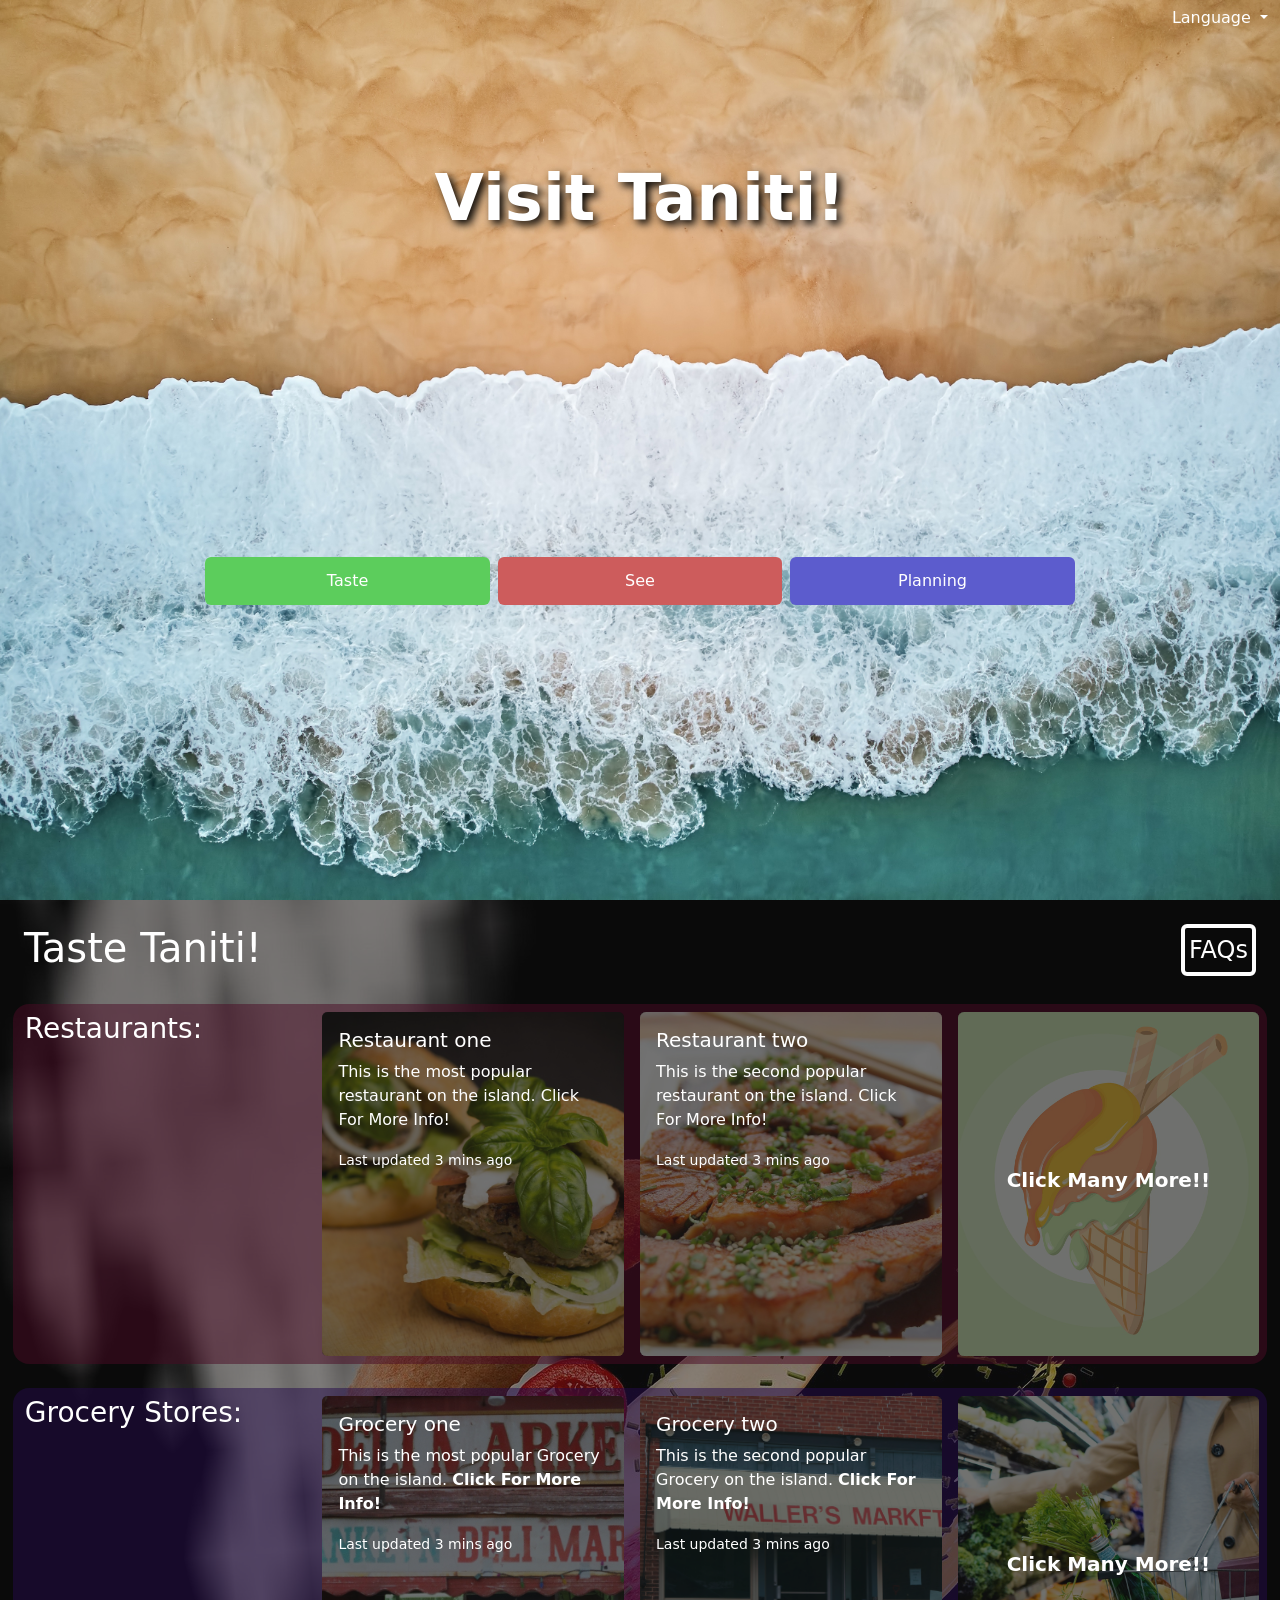
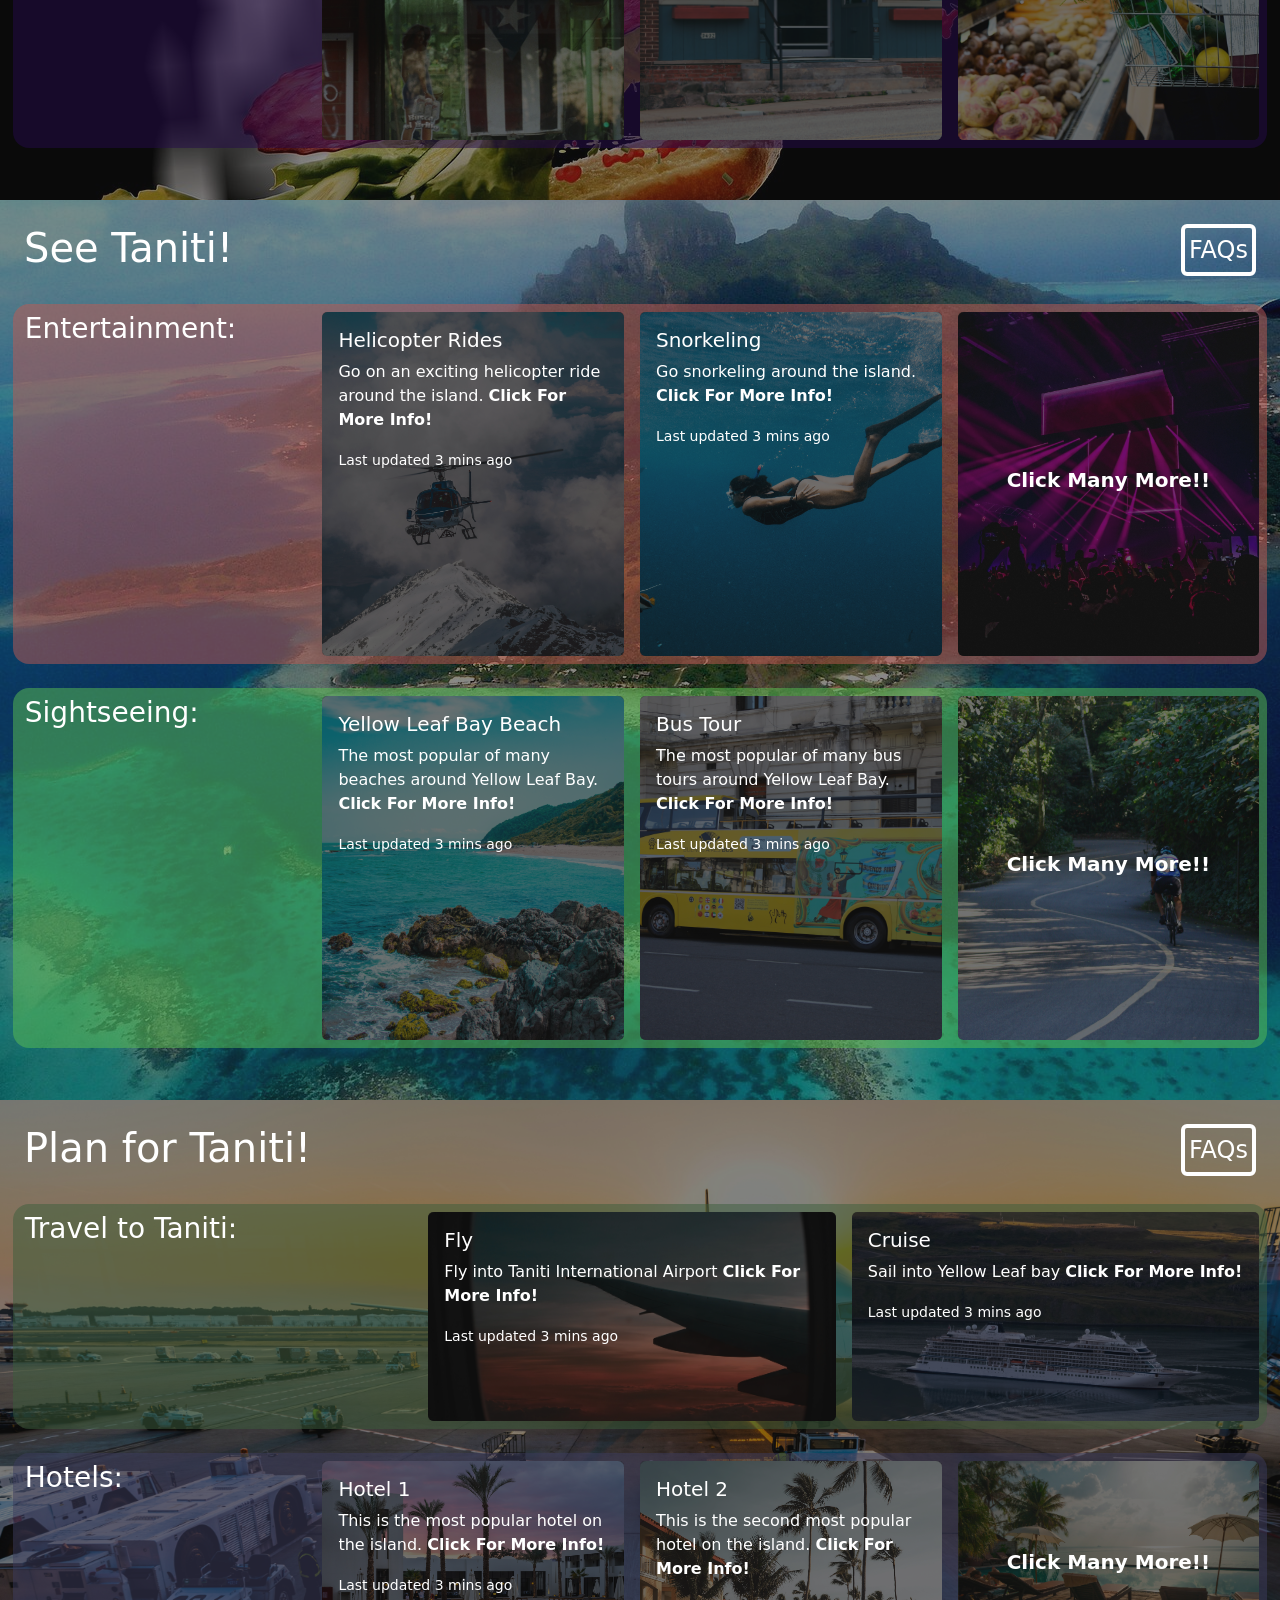
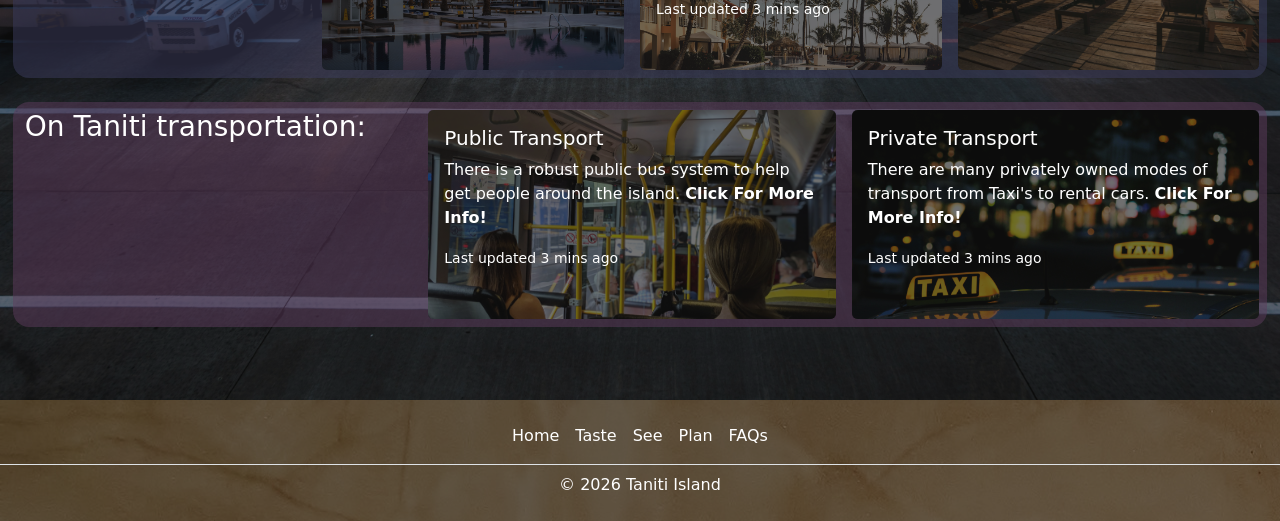
==== commit bea6781c: "Do sight seeing t3 page" ====
--- a/index.html
+++ b/index.html
@@ -68,7 +68,7 @@
                              style="background-color: rgba(75, 10, 35.5, 0.50); border-radius: 1rem;">
                             <h3 class="col">Restaurants:</h3>
                             <div class="col h-auto m-2 card backgroundImg border-0"
-                                 style="background-image: url('images/restaurant1.jpg');">
+                                 style="background-image: url('images/restaurant/restaurant1.jpg');">
                                 <a class="card-img-overlay text-white text-decoration-none"
                                    style="background-color: rgba(20, 20, 20, 0.60);"
                                    href="tier3.html?type=restaurant&number=1">
@@ -78,7 +78,7 @@
                                 </a>
                             </div>
                             <div class="col h-auto m-2 card backgroundImg border-0"
-                                 style="background-image: url('images/restaurant2.jpg');">
+                                 style="background-image: url('images/restaurant/restaurant2.jpg');">
                                 <a class="card-img-overlay text-white text-decoration-none"
                                    style="background-color: rgba(20, 20, 20, 0.60);"
                                    href="tier3.html?type=restaurant&number=2">
@@ -88,7 +88,7 @@
                                 </a>
                             </div>
                             <div class="col h-auto m-2 card backgroundImg border-0"
-                                 style="background-image: url('images/restaurant3.jpg');">
+                                 style="background-image: url('images/restaurant/restauranta.jpg');">
                                 <a class="card-img-overlay text-white d-flex align-items-center text-decoration-none"
                                    style="background-color: rgba(20, 20, 20, 0.60);"
                                    href="tier3.html?type=restaurant&number=a">
@@ -103,7 +103,7 @@
                              style="background-color: rgba(35.5, 10, 75, 0.50); border-radius: 1rem;">
                             <h3 class="col">Grocery Stores:</h3>
                             <div class="col h-auto m-2 card backgroundImg border-0"
-                                 style="background-image: url('images/grocery1.jpg');">
+                                 style="background-image: url('images/grocery/grocery1.jpg');">
                                 <a class="card-img-overlay text-white text-decoration-none"
                                    style="background-color: rgba(20, 20, 20, 0.60);"
                                    href="tier3.html?type=grocery&number=1">
@@ -113,7 +113,7 @@
                                 </a>
                             </div>
                             <div class="col h-auto m-2 card backgroundImg border-0"
-                                 style="background-image: url('images/grocery2.jpg');">
+                                 style="background-image: url('images/grocery/grocery2.jpg');">
                                 <a class="card-img-overlay text-white text-decoration-none"
                                    style="background-color: rgba(20, 20, 20, 0.60);"
                                    href="tier3.html?type=grocery&number=2">
@@ -123,7 +123,7 @@
                                 </a>
                             </div>
                             <div class="col h-auto m-2 card backgroundImg border-0"
-                                 style="background-image: url('images/grocery3.jpg');">
+                                 style="background-image: url('images/grocery/grocerya.jpg');">
                                 <a class="card-img-overlay text-white d-flex align-items-center text-decoration-none"
                                    style="background-color: rgba(20, 20, 20, 0.60);"
                                    href="tier3.html?type=grocery&number=a">
@@ -156,7 +156,7 @@
                              style="background-color: rgba(191, 91, 82, 0.50); border-radius: 1rem;">
                             <h3 class="col">Entertainment:</h3>
                             <div class="col h-auto m-2 card backgroundImg border-0"
-                                 style="background-image: url('images/ent1.jpg');">
+                                 style="background-image: url('images/ent/ent1.jpg');">
                                 <a class="card-img-overlay text-white text-decoration-none"
                                    style="background-color: rgba(20, 20, 20, 0.60);"
                                    href="tier3.html?type=ent&number=1">
@@ -166,7 +166,7 @@
                                 </a>
                             </div>
                             <div class="col h-auto m-2 card backgroundImg border-0"
-                                 style="background-image: url('images/ent2.jpg');">
+                                 style="background-image: url('images/ent/ent2.jpg');">
                                 <a class="card-img-overlay text-white text-decoration-none"
                                    style="background-color: rgba(20, 20, 20, 0.60);"
                                    href="tier3.html?type=ent&number=2">
@@ -176,7 +176,7 @@
                                 </a>
                             </div>
                             <div class="col h-auto m-2 card backgroundImg border-0"
-                                 style="background-image: url('images/ent3.jpg');">
+                                 style="background-image: url('images/ent/enta.jpg');">
                                 <a class="card-img-overlay text-white d-flex align-items-center text-decoration-none"
                                    style="background-color: rgba(20, 20, 20, 0.60);"
                                    href="tier3.html?type=ent&number=a">
@@ -191,7 +191,7 @@
                              style="background-color: rgba(91, 191, 82, 0.50); border-radius: 1rem;">
                             <h3 class="col">Sightseeing:</h3>
                             <div class="col h-auto m-2 card backgroundImg border-0"
-                                 style="background-image: url('images/sight1.jpg');">
+                                 style="background-image: url('images/sight/sight1.jpg');">
                                 <a class="card-img-overlay text-white text-decoration-none"
                                    style="background-color: rgba(20, 20, 20, 0.60);"
                                    href="tier3.html?type=sight&number=1">
@@ -201,17 +201,17 @@
                                 </a>
                             </div>
                             <div class="col h-auto m-2 card backgroundImg border-0"
-                                 style="background-image: url('images/sight2.jpg');">
+                                 style="background-image: url('images/sight/sight2.jpg');">
                                 <a class="card-img-overlay text-white text-decoration-none"
                                    style="background-color: rgba(20, 20, 20, 0.60);"
                                    href="tier3.html?type=sight&number=2">
                                     <h5 class="card-title">Bus Tour</h5>
-                                    <p class="card-text">he most popular of many bus tours around Yellow Leaf Bay. <strong>Click For More Info!</strong></p>
-                                    <p class="card-text"><small>Last updated 3 mins ago</small></p>
-                                </a>
-                            </div>
-                            <div class="col h-auto m-2 card backgroundImg border-0"
-                                 style="background-image: url('images/sight3.jpg');">
+                                    <p class="card-text">The most popular of many bus tours around Yellow Leaf Bay. <strong>Click For More Info!</strong></p>
+                                    <p class="card-text"><small>Last updated 3 mins ago</small></p>
+                                </a>
+                            </div>
+                            <div class="col h-auto m-2 card backgroundImg border-0"
+                                 style="background-image: url('images/sight/sighta.jpg');">
                                 <a class="card-img-overlay text-white d-flex align-items-center text-decoration-none"
                                    style="background-color: rgba(20, 20, 20, 0.60);"
                                    href="tier3.html?type=sight&number=a">
@@ -244,7 +244,7 @@
                              style="background-color: rgba(61, 94, 61, 0.50); border-radius: 1rem;">
                             <h3 class="col">Travel to Taniti:</h3>
                             <div class="col h-auto m-2 card backgroundImg border-0"
-                                 style="background-image: url('images/travel1.jpg');">
+                                 style="background-image: url('images/travel/travel1.jpg');">
                                 <a class="card-img-overlay text-white text-decoration-none"
                                    style="background-color: rgba(20, 20, 20, 0.60);"
                                    href="tier3.html?type=travel&number=1">
@@ -254,7 +254,7 @@
                                 </a>
                             </div>
                             <div class="col h-auto m-2 card backgroundImg border-0"
-                                 style="background-image: url('images/travel2.jpg');">
+                                 style="background-image: url('images/travel/travel2.jpg');">
                                 <a class="card-img-overlay text-white text-decoration-none"
                                    style="background-color: rgba(20, 20, 20, 0.60);"
                                    href="tier3.html?type=travel&number=2">
@@ -269,7 +269,7 @@
                              style="background-color: rgba(61, 61, 94, 0.50); border-radius: 1rem;">
                             <h3 class="col">Hotels:</h3>
                             <div class="col h-auto m-2 card backgroundImg border-0"
-                                 style="background-image: url('images/hotel1.jpg');">
+                                 style="background-image: url('images/hotel/hotel1.jpg');">
                                 <a class="card-img-overlay text-white text-decoration-none"
                                    style="background-color: rgba(20, 20, 20, 0.60);"
                                    href="tier3.html?type=hotel&number=1">
@@ -279,7 +279,7 @@
                                 </a>
                             </div>
                             <div class="col h-auto m-2 card backgroundImg border-0"
-                                 style="background-image: url('images/hotel2.jpg');">
+                                 style="background-image: url('images/hotel/hotel2.jpg');">
                                 <a class="card-img-overlay text-white text-decoration-none"
                                    style="background-color: rgba(20, 20, 20, 0.60);"
                                    href="tier3.html?type=hotel&number=2">
@@ -289,7 +289,7 @@
                                 </a>
                             </div>
                             <div class="col h-auto m-2 card backgroundImg border-0"
-                                 style="background-image: url('images/hotel3.jpg');">
+                                 style="background-image: url('images/hotel/hotela.jpg');">
                                 <a class="card-img-overlay text-white d-flex align-items-center text-decoration-none"
                                    style="background-color: rgba(20, 20, 20, 0.60);"
                                    href="tier3.html?type=hotel&number=a">
@@ -304,7 +304,7 @@
                              style="background-color: rgba(94, 61, 94, 0.50); border-radius: 1rem;">
                             <h3 class="col">On Taniti transportation:</h3>
                             <div class="col h-auto m-2 card backgroundImg border-0"
-                                 style="background-image: url('images/ground1.jpg');">
+                                 style="background-image: url('images/ground/ground1.jpg');">
                                 <a class="card-img-overlay text-white text-decoration-none"
                                    style="background-color: rgba(20, 20, 20, 0.60);"
                                    href="tier3.html?type=ground&number=1">
@@ -314,7 +314,7 @@
                                 </a>
                             </div>
                             <div class="col h-auto m-2 card backgroundImg border-0"
-                                 style="background-image: url('images/ground2.jpg');">
+                                 style="background-image: url('images/ground/ground2.jpg');">
                                 <a class="card-img-overlay text-white text-decoration-none"
                                    style="background-color: rgba(20, 20, 20, 0.60);"
                                    href="tier3.html?type=ground&number=2">
--- a/style.css
+++ b/style.css
@@ -29,6 +29,10 @@
         height: 12.5vh;
         width: 98vw;
     }
+
+    .t3card {
+
+    }
 }
 @media only screen and (min-aspect-ratio: 4/3) {
     .indexFold {
@@ -51,6 +55,11 @@
         height: 25vh;
         width: 98vw;
     }
+
+    .t3card {
+        min-width: 25vw;
+        max-width: 25vw;
+    }
 }
 
 .backgroundImg {
@@ -123,7 +132,7 @@
     color: white;
     border: 0.25rem solid white;
 
-    background-color: rgba(50, 50, 50, 0.75);
+    background-color: rgba(150, 150, 150, 0.75);
     transition: background-color 0.25s;
 }
 
@@ -186,3 +195,25 @@
     color: #BDBDBD;
     transition: color 0.25s ease-in-out;
 }
+
+.filterBottomBorder {
+    border-bottom: 0.25rem lightgray dashed;
+}
+
+.t3CardTitle {
+    color: white;
+    background-image: linear-gradient(to right, black, black, rgba(0, 0, 0, 0.5), rgba(0, 0, 0, 0));
+    font-weight: bold;
+}
+.t3card {
+    padding: 0;
+    margin: 0.25rem;
+}
+.iconDiv {
+    height: 2.5rem;
+    background-image: linear-gradient(to top, white, white, white, rgba(255, 255, 255, 0.5), rgba(255, 255, 255, 0));
+}
+
+.t3Main {
+    min-height: 50vh;
+}
